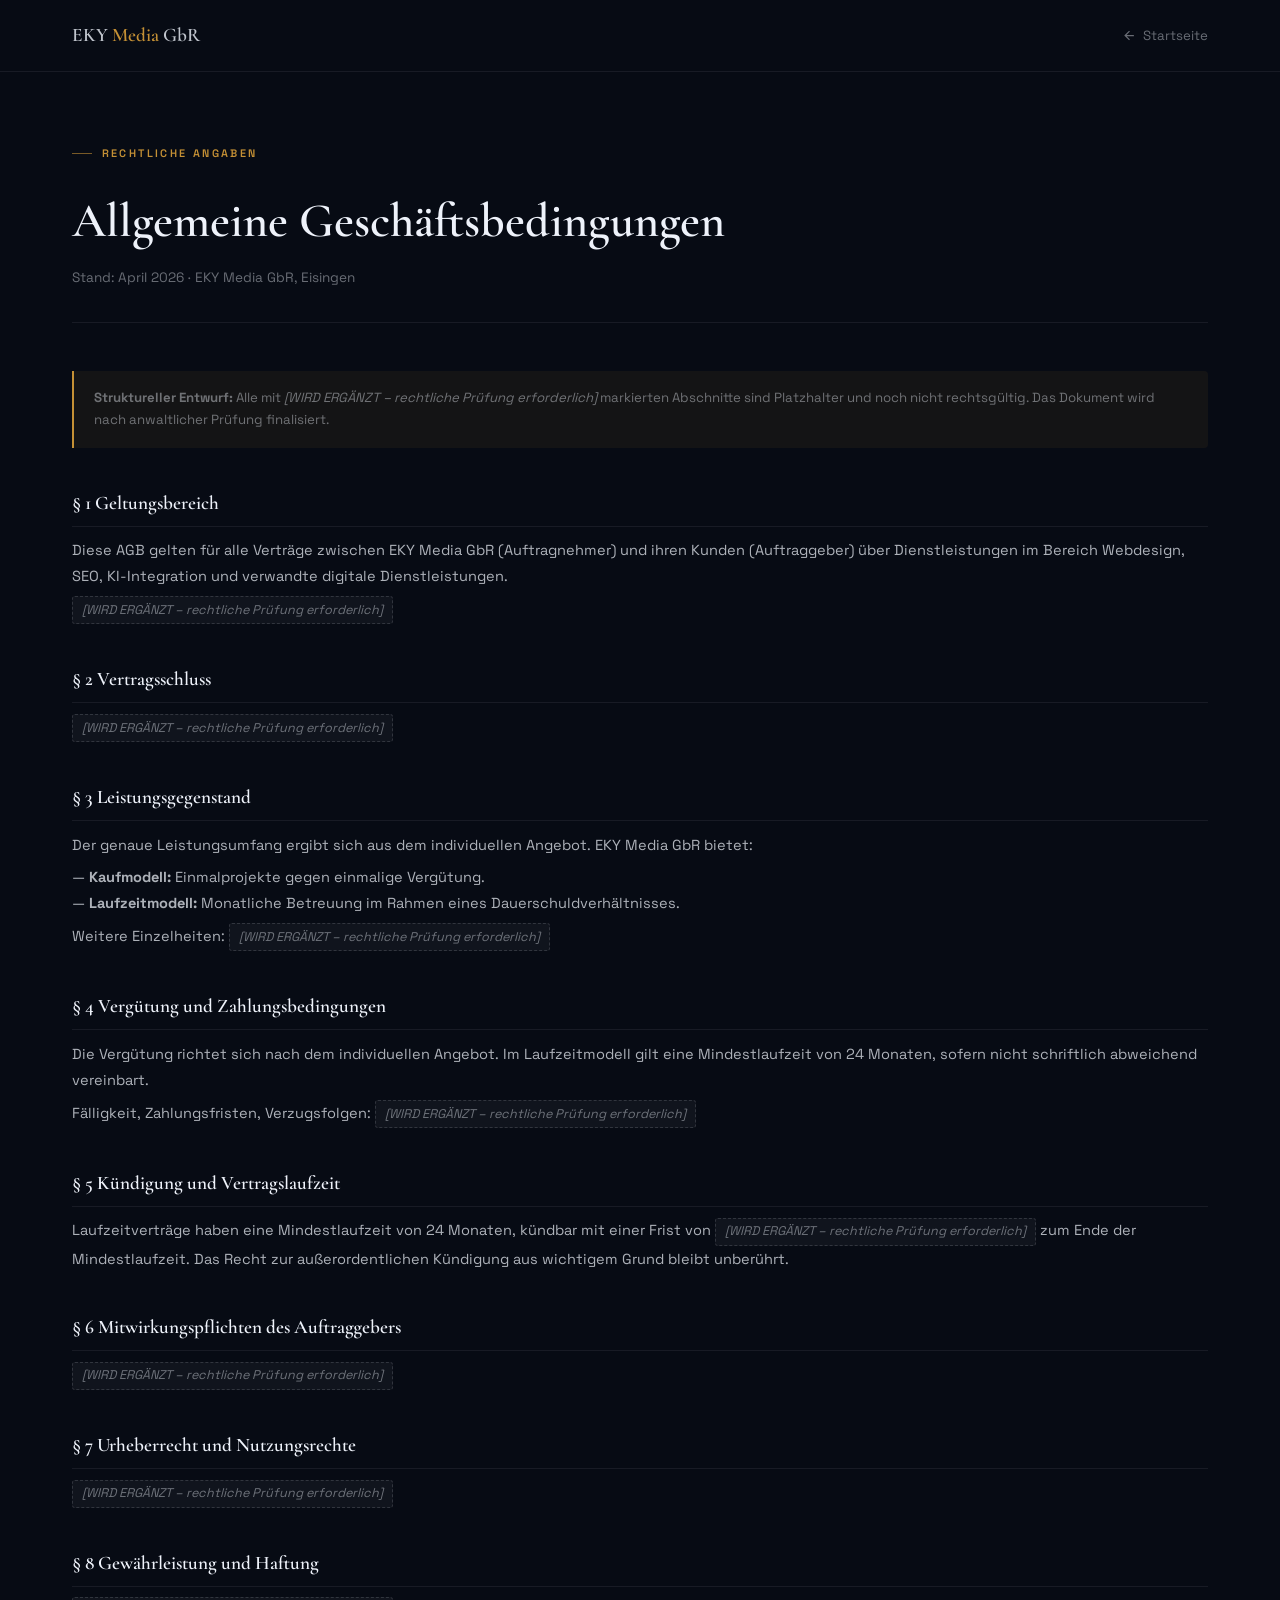
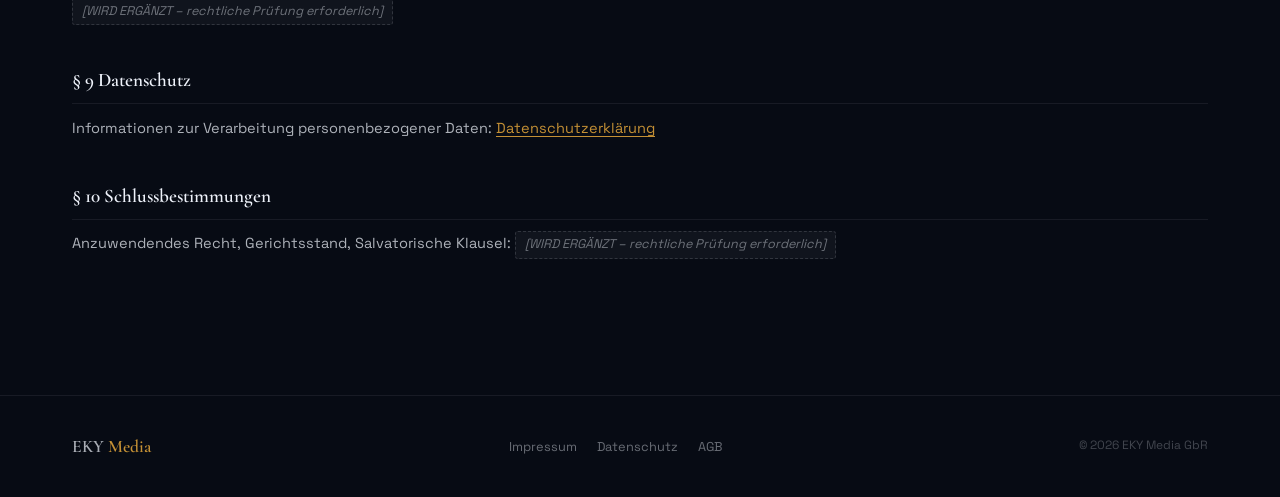
==== agb.html @ 3fc02e69 "Add SEO meta, legal pages, cookie banner & site infrastructure - index.html: canonical, OG/Twitter C" ====
<!DOCTYPE html>
<html lang="de">
<head>
  <meta charset="UTF-8" />
  <meta name="viewport" content="width=device-width, initial-scale=1.0" />
  <title>AGB – EKY Media GbR</title>
  <meta name="robots" content="noindex, follow" />
  <link rel="icon" href="/favicon.ico" />
  <meta name="theme-color" content="#070B14" />
  <link rel="stylesheet" href="ek-styles.css" />
  <style>
    .legal-nav {
      position: fixed; top: 0; left: 0; right: 0; z-index: 300;
      background: var(--bg); border-bottom: 1px solid var(--border);
      height: var(--nav-h); display: flex; align-items: center;
    }
    .legal-nav .c { display: flex; align-items: center; justify-content: space-between; }
    .legal-nav__logo {
      font-family: var(--fd); font-size: 1.2rem; font-weight: 600;
      color: rgba(238,242,250,0.8);
    }
    .legal-nav__logo span { color: var(--gold); }
    .legal-nav__back {
      font-size: 0.83rem; color: var(--muted); display: flex;
      align-items: center; gap: 0.4rem; transition: color 0.2s;
    }
    .legal-nav__back:hover { color: var(--gold); }

    .legal-page {
      padding-top: calc(var(--nav-h) + 4rem);
      padding-bottom: 6rem; min-height: 100vh;
    }
    .legal-page__header {
      margin-bottom: 3rem; padding-bottom: 2rem;
      border-bottom: 1px solid var(--border);
    }
    .legal-page__title {
      font-family: var(--fd); font-size: clamp(2rem, 4vw, 3rem);
      font-weight: 600; color: var(--text); margin-bottom: 0.4rem;
    }
    .legal-page__sub { font-size: 0.85rem; color: var(--muted); }

    .legal-notice {
      background: rgba(196,144,53,0.07); border-left: 2px solid var(--gold);
      border-radius: 0 4px 4px 0; padding: 1rem 1.25rem; margin-bottom: 2.5rem;
      font-size: 0.83rem; color: var(--muted); line-height: 1.7;
    }

    .legal-block { margin-bottom: 2.5rem; }
    .legal-block h2 {
      font-family: var(--fd); font-size: 1.2rem; font-weight: 600;
      color: var(--text); margin-bottom: 0.65rem; padding-bottom: 0.4rem;
      border-bottom: 1px solid var(--border);
    }
    .legal-block p, .legal-block address {
      font-size: 0.91rem; line-height: 1.8; color: rgba(238,242,250,0.72);
      font-style: normal; margin-bottom: 0.4rem;
    }
    .legal-block a { color: var(--gold); text-decoration: underline; text-underline-offset: 3px; }

    .ph {
      display: inline-block; font-size: 0.79rem; font-style: italic;
      color: var(--muted); background: rgba(255,255,255,0.04);
      border: 1px dashed rgba(238,242,250,0.15); border-radius: 3px;
      padding: 0.1rem 0.55rem;
    }
  </style>
</head>
<body>

  <nav class="legal-nav" aria-label="Seitennavigation">
    <div class="c">
      <a class="legal-nav__logo" href="index.html">EKY <span>Media</span> GbR</a>
      <a class="legal-nav__back" href="index.html">
        <svg width="15" height="15" viewBox="0 0 24 24" fill="none" stroke="currentColor" stroke-width="2" aria-hidden="true"><path d="M19 12H5M12 5l-7 7 7 7"/></svg>
        Startseite
      </a>
    </div>
  </nav>

  <main class="legal-page">
    <div class="c">

      <header class="legal-page__header">
        <p class="label">Rechtliche Angaben</p>
        <h1 class="legal-page__title">Allgemeine Geschäftsbedingungen</h1>
        <p class="legal-page__sub">Stand: April 2026 · EKY Media GbR, Eisingen</p>
      </header>

      <div class="legal-notice">
        <strong>Struktureller Entwurf:</strong> Alle mit <em>[WIRD ERGÄNZT – rechtliche Prüfung erforderlich]</em> markierten
        Abschnitte sind Platzhalter und noch nicht rechtsgültig. Das Dokument wird nach anwaltlicher
        Prüfung finalisiert.
      </div>

      <div class="legal-block">
        <h2>§ 1 Geltungsbereich</h2>
        <p>
          Diese AGB gelten für alle Verträge zwischen EKY Media GbR (Auftragnehmer) und ihren Kunden
          (Auftraggeber) über Dienstleistungen im Bereich Webdesign, SEO, KI-Integration und verwandte
          digitale Dienstleistungen.
        </p>
        <p><span class="ph">[WIRD ERGÄNZT – rechtliche Prüfung erforderlich]</span></p>
      </div>

      <div class="legal-block">
        <h2>§ 2 Vertragsschluss</h2>
        <p><span class="ph">[WIRD ERGÄNZT – rechtliche Prüfung erforderlich]</span></p>
      </div>

      <div class="legal-block">
        <h2>§ 3 Leistungsgegenstand</h2>
        <p>
          Der genaue Leistungsumfang ergibt sich aus dem individuellen Angebot. EKY Media GbR bietet:
        </p>
        <p>
          — <strong>Kaufmodell:</strong> Einmalprojekte gegen einmalige Vergütung.<br />
          — <strong>Laufzeitmodell:</strong> Monatliche Betreuung im Rahmen eines Dauerschuldverhältnisses.
        </p>
        <p>Weitere Einzelheiten: <span class="ph">[WIRD ERGÄNZT – rechtliche Prüfung erforderlich]</span></p>
      </div>

      <div class="legal-block">
        <h2>§ 4 Vergütung und Zahlungsbedingungen</h2>
        <p>
          Die Vergütung richtet sich nach dem individuellen Angebot. Im Laufzeitmodell gilt eine
          Mindestlaufzeit von 24 Monaten, sofern nicht schriftlich abweichend vereinbart.
        </p>
        <p>
          Fälligkeit, Zahlungsfristen, Verzugsfolgen:
          <span class="ph">[WIRD ERGÄNZT – rechtliche Prüfung erforderlich]</span>
        </p>
      </div>

      <div class="legal-block">
        <h2>§ 5 Kündigung und Vertragslaufzeit</h2>
        <p>
          Laufzeitverträge haben eine Mindestlaufzeit von 24 Monaten, kündbar mit einer Frist von
          <span class="ph">[WIRD ERGÄNZT – rechtliche Prüfung erforderlich]</span>
          zum Ende der Mindestlaufzeit. Das Recht zur außerordentlichen Kündigung aus wichtigem Grund
          bleibt unberührt.
        </p>
      </div>

      <div class="legal-block">
        <h2>§ 6 Mitwirkungspflichten des Auftraggebers</h2>
        <p><span class="ph">[WIRD ERGÄNZT – rechtliche Prüfung erforderlich]</span></p>
      </div>

      <div class="legal-block">
        <h2>§ 7 Urheberrecht und Nutzungsrechte</h2>
        <p><span class="ph">[WIRD ERGÄNZT – rechtliche Prüfung erforderlich]</span></p>
      </div>

      <div class="legal-block">
        <h2>§ 8 Gewährleistung und Haftung</h2>
        <p><span class="ph">[WIRD ERGÄNZT – rechtliche Prüfung erforderlich]</span></p>
      </div>

      <div class="legal-block">
        <h2>§ 9 Datenschutz</h2>
        <p>
          Informationen zur Verarbeitung personenbezogener Daten:
          <a href="datenschutz.html">Datenschutzerklärung</a>
        </p>
      </div>

      <div class="legal-block">
        <h2>§ 10 Schlussbestimmungen</h2>
        <p>
          Anzuwendendes Recht, Gerichtsstand, Salvatorische Klausel:
          <span class="ph">[WIRD ERGÄNZT – rechtliche Prüfung erforderlich]</span>
        </p>
      </div>

    </div>
  </main>

  <footer class="footer">
    <div class="c footer-inner">
      <span class="footer-brand">EKY <span>Media</span></span>
      <div class="footer-legal">
        <a href="impressum.html" class="footer-btn">Impressum</a>
        <a href="datenschutz.html" class="footer-btn">Datenschutz</a>
        <a href="agb.html" class="footer-btn">AGB</a>
      </div>
      <span class="footer-copy">© 2026 EKY Media GbR</span>
    </div>
  </footer>

</body>
</html>
---- ek-styles.css ----
/* EKY Media — Redesign Stylesheet
   Space Grotesk + Cormorant Garamond
   Dark-first premium aesthetic
   =========================================== */

@import url('https://fonts.googleapis.com/css2?family=Cormorant+Garamond:ital,wght@0,400;0,500;0,600;0,700;1,400;1,600&family=Space+Grotesk:wght@300;400;500;600&display=swap');

*, *::before, *::after { box-sizing: border-box; margin: 0; padding: 0; }

:root {
  --bg:        #070B14;
  --bg2:       #0D1220;
  --bg3:       #121A2C;
  --light:     #F6F8FC;
  --light2:    #EDF0F7;
  --gold:      #C49035;
  --gold-hi:   #D4A855;
  --gold-dim:  rgba(196,144,53,0.18);
  --text:      #EEF2FA;
  --text-d:    #1A2035;
  --muted:     rgba(238,242,250,0.42);
  --muted-d:   rgba(26,32,53,0.5);
  --border:    rgba(238,242,250,0.07);
  --border-d:  rgba(26,32,53,0.1);
  --border-g:  rgba(196,144,53,0.28);
  --nav-h:     72px;
  --max:       1200px;
  --fd:        'Cormorant Garamond', Georgia, serif;
  --fb:        'Space Grotesk', system-ui, sans-serif;
  --ease:      cubic-bezier(0.22, 1, 0.36, 1);
}

html { scroll-behavior: smooth; font-size: 16px; }
body { font-family: var(--fb); background: var(--bg); color: var(--text); line-height: 1.65; overflow-x: hidden; -webkit-font-smoothing: antialiased; }
a { color: inherit; text-decoration: none; }
img { display: block; max-width: 100%; }
button { font-family: var(--fb); }

/* Skip link */
.skip { position:absolute;top:-999px;left:1rem;padding:.5rem 1rem;background:var(--gold);color:#fff;font-size:.85rem;border-radius:3px;z-index:9999; }
.skip:focus { top:1rem; }
:focus-visible { outline:2px solid var(--gold);outline-offset:3px;border-radius:2px; }

/* Container */
.c { width:100%;max-width:var(--max);margin-inline:auto;padding-inline:2rem; }

/* ── BUTTONS ── */
.btn { display:inline-flex;align-items:center;gap:.5rem;padding:.8rem 1.8rem;border-radius:3px;font-family:var(--fb);font-size:.875rem;font-weight:500;letter-spacing:.04em;cursor:pointer;border:none;transition:all .2s var(--ease);white-space:nowrap; }
.btn:hover { transform:translateY(-2px); }
.btn-gold { background:var(--gold);color:#fff; }
.btn-gold:hover { background:var(--gold-hi);box-shadow:0 8px 28px rgba(196,144,53,.35); }
.btn-ghost { background:transparent;color:rgba(255,255,255,.8);border:1px solid rgba(255,255,255,.2); }
.btn-ghost:hover { border-color:rgba(255,255,255,.6);color:#fff; }
.btn-ghost-d { background:transparent;color:var(--text-d);border:1px solid var(--border-d); }
.btn-ghost-d:hover { border-color:var(--gold);color:var(--gold); }

/* ── SECTION LABELS ── */
.label { display:inline-flex;align-items:center;gap:.6rem;font-size:.68rem;font-weight:600;letter-spacing:.22em;text-transform:uppercase;color:var(--gold);margin-bottom:1.2rem; }
.label::before { content:'';display:inline-block;width:20px;height:1px;background:var(--gold);opacity:.6; }

.title { font-family:var(--fd);font-size:clamp(2.2rem,4.5vw,3.75rem);font-weight:600;line-height:1.08;letter-spacing:-.01em; }
.title em { font-style:italic;color:var(--gold); }
.title-d { color:var(--text-d); }
.body-text { font-size:1rem;line-height:1.85;color:var(--muted); }
.body-text-d { color:var(--muted-d); }

/* ── NAV ── */
.nav { position:fixed;top:0;left:0;right:0;height:var(--nav-h);z-index:200;transition:background .3s,box-shadow .3s; }
.nav.scrolled { background:rgba(7,11,20,.88);backdrop-filter:blur(20px);-webkit-backdrop-filter:blur(20px);box-shadow:0 1px 0 var(--border); }
.nav-inner { max-width:var(--max);margin-inline:auto;padding-inline:2rem;height:100%;display:flex;align-items:center;gap:2rem; }
.nav-logo { font-family:var(--fd);font-size:1.5rem;font-weight:600;color:var(--text);margin-right:auto;letter-spacing:.02em; }
.nav-logo span { color:var(--gold); }
.nav-links { display:flex;gap:2rem; }
.nav-links a { font-size:.82rem;font-weight:400;color:var(--muted);letter-spacing:.04em;transition:color .2s; }
.nav-links a:hover { color:var(--text); }
.nav-cta { font-size:.8rem;padding:.55rem 1.3rem; }
.hamburger { display:none;flex-direction:column;gap:5px;background:none;border:none;cursor:pointer;padding:6px 4px; }
.hamburger span { display:block;width:22px;height:1.5px;background:var(--text);transition:transform .3s var(--ease),opacity .3s; }
.hamburger.open span:nth-child(1) { transform:translateY(6.5px) rotate(45deg); }
.hamburger.open span:nth-child(2) { opacity:0; }
.hamburger.open span:nth-child(3) { transform:translateY(-6.5px) rotate(-45deg); }

.mob-menu { display:none;position:fixed;inset:var(--nav-h) 0 0 0;background:rgba(7,11,20,.97);backdrop-filter:blur(20px);flex-direction:column;align-items:center;justify-content:center;z-index:199;opacity:0;pointer-events:none;transition:opacity .3s; }
.mob-menu.open { opacity:1;pointer-events:all; }
.mob-menu nav { display:flex;flex-direction:column;align-items:center;gap:1.75rem; }
.mob-menu a { font-family:var(--fd);font-size:2.25rem;font-weight:500;color:rgba(255,255,255,.8); }
.mob-menu a:hover { color:var(--gold); }
.mob-cta { font-family:var(--fb) !important;font-size:.9rem !important;padding:.8rem 2.5rem;background:var(--gold);color:#fff !important;border-radius:3px;margin-top:.5rem; }

/* ── HERO ── */
.hero { position:relative;min-height:100svh;display:flex;align-items:center;background:var(--bg);padding-top:var(--nav-h);overflow:hidden; }

/* Noise texture overlay */
.hero::after { content:'';position:absolute;inset:0;background-image:url("data:image/svg+xml,%3Csvg viewBox='0 0 256 256' xmlns='http://www.w3.org/2000/svg'%3E%3Cfilter id='n'%3E%3CfeTurbulence type='fractalNoise' baseFrequency='0.9' numOctaves='4' stitchTiles='stitch'/%3E%3C/filter%3E%3Crect width='100%25' height='100%25' filter='url(%23n)' opacity='0.04'/%3E%3C/svg%3E");opacity:.4;pointer-events:none;z-index:0; }

.hero-glow { position:absolute;inset:0;background:radial-gradient(ellipse 60% 70% at 85% 40%, rgba(196,144,53,.08) 0%,transparent 65%),radial-gradient(ellipse 50% 60% at 10% 90%, rgba(13,18,32,.9) 0%,transparent 60%);pointer-events:none; }

/* Subtle grid */
.hero-grid { position:absolute;inset:0;background-image:linear-gradient(rgba(255,255,255,.025) 1px,transparent 1px),linear-gradient(90deg,rgba(255,255,255,.025) 1px,transparent 1px);background-size:72px 72px;pointer-events:none; }

.hero-inner { position:relative;z-index:1;display:grid;grid-template-columns:1fr 1fr;gap:4rem;align-items:center;padding-block:5rem;width:100%; }

.hero-eyebrow { display:flex;align-items:center;gap:.7rem;font-size:.68rem;font-weight:500;letter-spacing:.22em;text-transform:uppercase;color:var(--gold);margin-bottom:1.75rem; }
.hero-dot { width:6px;height:6px;border-radius:50%;background:var(--gold);animation:pulse 2.5s ease-in-out infinite; }
@keyframes pulse { 0%,100%{opacity:1;transform:scale(1)} 50%{opacity:.4;transform:scale(.6)} }

.hero-h1 { font-family:var(--fd);font-size:clamp(3rem,7vw,6.25rem);font-weight:600;line-height:1.02;letter-spacing:-.025em;color:var(--text);margin-bottom:1.75rem; }
.hero-h1 em { font-style:italic;color:var(--gold); }

.hero-sub { font-size:clamp(.95rem,1.5vw,1.05rem);color:var(--muted);max-width:500px;line-height:1.85;margin-bottom:2.5rem; }

.hero-actions { display:flex;gap:1rem;flex-wrap:wrap;margin-bottom:2.75rem; }

.hero-badges { display:flex;flex-wrap:wrap;gap:.5rem; }
.badge { font-size:.7rem;font-weight:500;letter-spacing:.05em;padding:.3rem .8rem;border:1px solid rgba(255,255,255,.1);border-radius:2px;color:var(--muted); }

/* Waveform */
.waveform-wrap { display:flex;flex-direction:column;align-items:center;justify-content:center;gap:2rem;padding:3rem; }

.waveform { display:flex;align-items:center;justify-content:center;gap:3px;height:120px; }
.waveform-bar { width:3px;border-radius:2px;background:var(--gold);animation:wave 1.4s ease-in-out infinite; }
.waveform-bar:nth-child(odd) { background:var(--gold-hi); }
@keyframes wave {
  0%,100% { height:8px;opacity:.3; }
  50% { height:var(--h,40px);opacity:1; }
}

.waveform-caption { text-align:center; }
.waveform-caption strong { display:block;font-family:var(--fd);font-size:1.45rem;font-weight:500;color:var(--text);margin-bottom:.35rem; }
.waveform-caption span { font-size:.75rem;font-weight:400;letter-spacing:.12em;text-transform:uppercase;color:var(--muted); }

.waveform-ring { position:relative;width:160px;height:160px;display:flex;align-items:center;justify-content:center; }
.waveform-ring::before,.waveform-ring::after { content:'';position:absolute;border-radius:50%;border:1px solid rgba(196,144,53,.2);animation:ring 3s ease-out infinite; }
.waveform-ring::before { width:100%;height:100%; }
.waveform-ring::after { width:120%;height:120%;animation-delay:.8s; }
@keyframes ring { 0%{transform:scale(.8);opacity:0} 50%{opacity:1} 100%{transform:scale(1.3);opacity:0} }

.waveform-core { position:relative;z-index:1;width:72px;height:72px;border-radius:50%;background:var(--gold-dim);border:1px solid var(--border-g);display:flex;align-items:center;justify-content:center;color:var(--gold); }

.hero-scroll { position:absolute;bottom:2.5rem;left:50%;transform:translateX(-50%);display:flex;flex-direction:column;align-items:center;gap:.6rem;color:var(--muted);font-size:.6rem;letter-spacing:.18em;text-transform:uppercase;z-index:1; }
.hero-scroll-line { width:1px;height:44px;background:linear-gradient(to bottom,rgba(196,144,53,.5),transparent);animation:scrollPulse 2.2s ease-in-out infinite; }
@keyframes scrollPulse { 0%,100%{opacity:.4;transform:scaleY(1) translateY(0)} 50%{opacity:1;transform:scaleY(1.1) translateY(4px)} }

/* ── POSITIONING ── */
.positioning { background:var(--light);padding-block:7rem; }
.pos-grid { display:grid;grid-template-columns:1fr 1fr;gap:5rem;align-items:start;margin-top:3rem; }
.pos-list { list-style:none;display:flex;flex-direction:column;gap:.85rem; }
.pos-list li { display:flex;align-items:flex-start;gap:.9rem;font-size:.93rem;color:var(--text-d);line-height:1.6; }
.pos-check { flex-shrink:0;color:var(--gold);font-weight:700;font-size:.85rem;margin-top:.1rem; }
.pos-large-num { font-family:var(--fd);font-size:clamp(5rem,12vw,10rem);font-weight:600;color:var(--light2);line-height:1;letter-spacing:-.03em;margin-bottom:-1rem; }

/* ── SERVICES ── */
.services { background:var(--bg);padding-block:7rem; }
.svc-grid { display:grid;grid-template-columns:repeat(3,1fr);gap:1px;background:var(--border);border:1px solid var(--border);border-radius:6px;overflow:hidden;margin-top:3rem; }
.svc-card { background:var(--bg);padding:2.25rem 2rem;transition:background .2s;position:relative; }
.svc-card:hover { background:var(--bg2); }
.svc-card--featured { background:var(--bg2);border-left:2px solid var(--gold) !important; }
.svc-card--featured:hover { background:var(--bg3); }
.svc-num { font-family:var(--fd);font-size:.72rem;font-weight:600;letter-spacing:.15em;color:var(--gold);margin-bottom:1rem;opacity:.7; }
.svc-card h3 { font-family:var(--fd);font-size:1.3rem;font-weight:600;color:var(--text);margin-bottom:.5rem;line-height:1.2; }
.svc-card p { font-size:.85rem;color:var(--muted);line-height:1.75; }
.svc-tag { display:inline-flex;align-items:center;gap:.4rem;font-size:.6rem;font-weight:600;letter-spacing:.14em;text-transform:uppercase;color:var(--gold);background:var(--gold-dim);padding:.25rem .65rem;border-radius:2px;margin-bottom:.75rem; }

/* ── INDUSTRIES ── */
.industries { background:var(--bg2);padding-block:7rem; }
.ind-grid { display:grid;grid-template-columns:repeat(5,1fr);gap:1px;background:var(--border);border:1px solid var(--border);border-radius:6px;overflow:hidden;margin-top:3rem; }
.ind-item { padding:2rem 1.75rem;background:var(--bg2);transition:background .2s; }
.ind-item:hover { background:var(--bg3); }
.ind-num { font-family:var(--fd);font-size:.7rem;color:var(--gold);letter-spacing:.1em;display:block;margin-bottom:1.25rem;opacity:.65; }
.ind-item h3 { font-family:var(--fd);font-size:1.15rem;font-weight:600;color:var(--text);margin-bottom:.5rem;line-height:1.25; }
.ind-item p { font-size:.82rem;color:var(--muted);line-height:1.7; }

/* ── COMPARISON ── */
.comparison { background:var(--light);padding-block:7rem; }
.cmp-grid { display:grid;grid-template-columns:1fr 1fr;gap:1.5rem;margin-top:3rem; }
.cmp-card { border-radius:6px;padding:2.5rem 2.25rem; }
.cmp-other { background:#fff;border:1px solid var(--border-d); }
.cmp-eky { background:var(--bg);border:1px solid var(--bg2); }
.cmp-head { display:flex;align-items:center;gap:.85rem;margin-bottom:2rem;padding-bottom:1.5rem; }
.cmp-other .cmp-head { border-bottom:1px solid var(--border-d); }
.cmp-eky .cmp-head { border-bottom:1px solid var(--border); }
.cmp-icon { width:32px;height:32px;border-radius:50%;display:flex;align-items:center;justify-content:center;font-size:.85rem;font-weight:700;flex-shrink:0; }
.cmp-other .cmp-icon { background:rgba(26,32,53,.07);color:var(--muted-d); }
.cmp-eky .cmp-icon { background:var(--gold-dim);color:var(--gold); }
.cmp-head h3 { font-family:var(--fd);font-size:1.4rem;font-weight:600; }
.cmp-other .cmp-head h3 { color:var(--muted-d); }
.cmp-eky .cmp-head h3 { color:var(--text); }
.cmp-list { list-style:none;display:flex;flex-direction:column; }
.cmp-list li { display:flex;align-items:flex-start;gap:.85rem;font-size:.9rem;line-height:1.55;padding:.8rem 0; }
.cmp-other .cmp-list li { color:var(--muted-d);border-bottom:1px solid var(--border-d); }
.cmp-other .cmp-list li:last-child { border-bottom:none; }
.cmp-eky .cmp-list li { color:rgba(238,242,250,.75);border-bottom:1px solid var(--border); }
.cmp-eky .cmp-list li:last-child { border-bottom:none; }
.cmp-mark { flex-shrink:0;font-size:.75rem;font-weight:700;width:18px;margin-top:.1rem; }
.cmp-bad { color:var(--muted-d); }
.cmp-good { color:var(--gold); }
.cmp-cta { text-align:center;margin-top:3rem; }

/* ── PRICING ── */
.pricing { background:var(--light2);padding-block:7rem; }
.price-toggle-wrap { display:flex;align-items:center;justify-content:center;gap:1rem;margin:2.5rem 0 3rem; }
.price-toggle { position:relative;display:flex;align-items:center;background:#fff;border:1px solid var(--border-d);border-radius:99px;padding:4px;gap:0; }
.price-toggle-opt { position:relative;z-index:1;padding:.55rem 1.4rem;border-radius:99px;font-size:.8rem;font-weight:500;letter-spacing:.04em;cursor:pointer;transition:color .25s;color:var(--muted-d);white-space:nowrap; }
.price-toggle-opt.active { color:var(--text); }
.price-toggle-pill { position:absolute;top:4px;left:4px;height:calc(100% - 8px);border-radius:99px;background:var(--bg);transition:transform .35s var(--ease),width .35s var(--ease); }
.pricing-grid { display:grid;grid-template-columns:repeat(4,1fr);gap:1.25rem;align-items:start; }
.p-card { background:#fff;border:1px solid var(--border-d);border-radius:6px;padding:2rem 1.75rem;display:flex;flex-direction:column;gap:1.5rem;position:relative;transition:box-shadow .25s,transform .25s var(--ease); }
.p-card:hover { box-shadow:0 12px 40px rgba(26,32,53,.1);transform:translateY(-3px); }
.p-featured { border-color:var(--gold);box-shadow:0 0 0 1px var(--gold),0 12px 40px rgba(196,144,53,.1); }
.p-dark { background:var(--bg);border-color:var(--bg);color:var(--text); }
.p-badge { position:absolute;top:-1px;right:1.5rem;font-size:.6rem;font-weight:600;letter-spacing:.14em;text-transform:uppercase;color:#fff;background:var(--gold);padding:.25rem .7rem;border-radius:0 0 4px 4px; }
.p-name { font-family:var(--fd);font-size:1.55rem;font-weight:600;color:var(--text-d);line-height:1.1; }
.p-dark .p-name { color:var(--text); }
.p-tagline { font-size:.75rem;font-weight:500;letter-spacing:.04em;color:var(--muted-d);margin-top:.2rem; }
.p-dark .p-tagline { color:var(--muted); }
.p-features { list-style:none;display:flex;flex-direction:column;gap:.5rem;flex:1; }
.p-features li { display:flex;align-items:flex-start;gap:.6rem;font-size:.84rem;color:var(--muted-d);line-height:1.5; }
.p-dark .p-features li { color:var(--muted); }
.p-features li::before { content:'—';flex-shrink:0;color:var(--gold);font-weight:700;font-size:.75rem;margin-top:.05rem; }
.p-price-block { display:flex;flex-direction:column;gap:.15rem;padding:1.1rem 1rem;border-radius:4px;background:var(--light2);border-left:2px solid var(--gold); }
.p-dark .p-price-block { background:rgba(255,255,255,.05);border-left-color:var(--gold); }
.p-price-hint { font-size:.6rem;font-weight:600;letter-spacing:.14em;text-transform:uppercase;color:var(--muted-d); }
.p-dark .p-price-hint { color:var(--muted); }
.p-price-setup { font-size:.8rem;color:var(--muted-d);margin-top:.2rem; }
.p-dark .p-price-setup { color:var(--muted); }
.p-price-monthly { font-family:var(--fd);font-size:1.75rem;font-weight:600;color:var(--text-d);line-height:1.1; }
.p-dark .p-price-monthly { color:var(--text); }
.p-price-monthly small { font-family:var(--fb);font-size:.78rem;font-weight:400;color:var(--muted-d); }
.p-dark .p-price-monthly small { color:var(--muted); }
.p-price-note { font-size:.68rem;color:rgba(26,32,53,.35);line-height:1.4; }
.p-dark .p-price-note { color:rgba(238,242,250,.2); }
.p-btn { width:100%;font-size:.84rem;padding:.7rem 1rem; }
.p-addons { margin-top:4rem;padding-top:3rem;border-top:1px solid var(--border-d); }
.p-addons-label { font-size:.68rem;font-weight:600;letter-spacing:.22em;text-transform:uppercase;color:var(--gold);margin-bottom:1.5rem; }
.addons-grid { display:grid;grid-template-columns:repeat(5,1fr);gap:1px;background:var(--border-d);border:1px solid var(--border-d);border-radius:6px;overflow:hidden; }
.addon { background:#fff;padding:1.5rem 1.4rem;transition:background .2s; }
.addon:hover { background:var(--light); }
.addon-name { font-family:var(--fd);font-size:1rem;font-weight:600;color:var(--text-d);margin-bottom:.35rem; }
.addon-price { font-size:.8rem;font-weight:600;color:var(--gold); }
.addon-note { font-size:.75rem;color:var(--muted-d);line-height:1.6;margin-top:.3rem; }
.p-footnote { margin-top:2rem;font-size:.75rem;color:var(--muted-d);line-height:1.75;max-width:800px; }

/* ── GALLERY ── */
.gallery { background:var(--bg);padding-block:7rem; }
.gal-filters { display:flex;flex-wrap:wrap;gap:.5rem;margin-bottom:2.5rem; }
.gal-filter { font-size:.78rem;font-weight:500;letter-spacing:.04em;padding:.45rem 1.1rem;border-radius:2px;border:1px solid var(--border);background:transparent;color:var(--muted);cursor:pointer;transition:all .2s; }
.gal-filter:hover { border-color:rgba(255,255,255,.3);color:var(--text); }
.gal-filter.active { background:var(--text);border-color:var(--text);color:var(--bg); }
.gal-grid { display:grid;grid-template-columns:repeat(6,1fr);grid-auto-rows:auto;gap:.875rem; }
.gal-item { position:relative;overflow:hidden;border-radius:4px;background:var(--bg2);cursor:pointer; }
.gal-item--lg { grid-column:span 3; }
.gal-item--lg .gal-media { aspect-ratio:16/9; }
.gal-item--sm { grid-column:span 2; }
.gal-item--sm .gal-media { aspect-ratio:4/3; }
.gal-item--cine { grid-column:span 6; }
.gal-item--cine .gal-media { aspect-ratio:21/6; }
.gal-media { width:100%;background-image:linear-gradient(135deg,var(--border) 25%,transparent 25%),linear-gradient(225deg,var(--border) 25%,transparent 25%),linear-gradient(45deg,var(--border) 25%,transparent 25%),linear-gradient(315deg,var(--border) 25%,var(--bg2) 25%);background-size:14px 14px;transition:transform .5s var(--ease); }
.gal-item:hover .gal-media { transform:scale(1.035); }
.gal-overlay { position:absolute;inset:0;display:flex;flex-direction:column;justify-content:space-between;align-items:flex-start;padding:1.25rem 1.4rem;background:linear-gradient(to bottom,transparent 0%,rgba(7,11,20,0) 40%,rgba(7,11,20,.78) 100%);opacity:0;transition:opacity .3s; }
.gal-item:hover .gal-overlay { opacity:1; }
.gal-play { align-self:center;margin:auto;width:44px;height:44px;border-radius:50%;background:rgba(255,255,255,.12);border:1.5px solid rgba(255,255,255,.5);display:flex;align-items:center;justify-content:center;color:#fff;transition:background .2s,transform .2s; }
.gal-item:hover .gal-play { background:var(--gold);border-color:var(--gold);transform:scale(1.08); }
.gal-info { display:flex;flex-direction:column;gap:.25rem;margin-top:auto;width:100%; }
.gal-tag { font-size:.6rem;font-weight:600;letter-spacing:.15em;text-transform:uppercase;color:var(--gold); }
.gal-lbl { font-family:var(--fd);font-size:.95rem;font-weight:500;color:rgba(238,242,250,.9); }
.gal-hidden { display:none; }

/* ── TEAM ── */
.team { background:var(--light);padding-block:7rem; }
.team-grid { display:grid;grid-template-columns:repeat(3,1fr);gap:1.5rem; }
.team-card { background:#fff;border:1px solid var(--border-d);border-radius:6px;overflow:hidden;display:flex;flex-direction:column;transition:border-color .25s,box-shadow .25s,transform .25s var(--ease); }
.team-card:hover { border-color:var(--gold);box-shadow:0 12px 40px rgba(26,32,53,.08);transform:translateY(-4px); }
.team-img { aspect-ratio:1/1;background:linear-gradient(135deg,var(--light2) 0%,var(--light) 100%);display:flex;align-items:center;justify-content:center;position:relative;overflow:hidden;transition:background .3s; }
.team-card:hover .team-img { background:linear-gradient(135deg,var(--bg) 0%,var(--bg2) 100%); }
.team-img::after { content:'';position:absolute;bottom:0;left:0;right:0;height:2px;background:var(--gold);transform:scaleX(0);transform-origin:left;transition:transform .35s var(--ease); }
.team-card:hover .team-img::after { transform:scaleX(1); }
.team-initials { font-family:var(--fd);font-size:2.75rem;font-weight:600;color:var(--border-d);letter-spacing:.02em;transition:color .3s; }
.team-card:hover .team-initials { color:rgba(255,255,255,.18); }
.team-body { padding:1.75rem;display:flex;flex-direction:column;gap:1rem;flex:1; }
.team-name { font-family:var(--fd);font-size:1.4rem;font-weight:600;color:var(--text-d); }
.team-role { font-size:.73rem;font-weight:600;letter-spacing:.08em;text-transform:uppercase;color:var(--gold); }
.team-loc { display:flex;align-items:center;gap:.35rem;font-size:.78rem;color:var(--muted-d);margin-top:.1rem; }
.team-bio { font-size:.86rem;color:var(--muted-d);line-height:1.75;flex:1; }
.team-links { display:flex;gap:.5rem;padding-top:.75rem;border-top:1px solid var(--border-d); }
.team-social { width:32px;height:32px;border-radius:3px;border:1px solid var(--border-d);display:flex;align-items:center;justify-content:center;color:var(--muted-d);transition:all .2s; }
.team-social:hover { border-color:var(--text-d);color:var(--text-d);background:var(--light2); }

/* ── BOOKING ── */
.booking { background:var(--bg2);padding-block:7rem; }
.booking-inner { max-width:820px;text-align:center; }
.booking .title { color:var(--text); }
.booking .body-text { color:var(--muted);max-width:520px;margin-inline:auto;margin-bottom:4rem; }
.booking-steps { display:flex;align-items:flex-start;justify-content:center;gap:0;list-style:none;margin-bottom:4rem; }
.bstep { display:flex;flex-direction:column;align-items:center;gap:.85rem;flex:1;max-width:180px;position:relative; }
.bstep-line { position:absolute;top:27px;left:50%;width:100%;height:1px;background:linear-gradient(to right,rgba(196,144,53,.35),rgba(196,144,53,.1)); }
.bstep-line--last { display:none; }
.bstep-icon { position:relative;z-index:1;width:54px;height:54px;border-radius:50%;background:rgba(255,255,255,.04);border:1px solid var(--border);display:flex;align-items:center;justify-content:center;color:var(--gold);transition:all .25s var(--ease); }
.bstep:hover .bstep-icon { background:var(--gold-dim);border-color:var(--border-g);transform:translateY(-3px); }
.bstep-num { font-family:var(--fd);font-size:.65rem;font-weight:600;letter-spacing:.12em;color:rgba(255,255,255,.2); }
.bstep-title { font-family:var(--fd);font-size:1rem;font-weight:500;color:rgba(238,242,250,.85); }
.booking-cta { display:flex;flex-direction:column;align-items:center;gap:1.5rem;margin-bottom:3.5rem;width:100%; }
.calendly-inline-widget { width:100%;border-radius:6px;overflow:hidden; }
.booking-primary { font-size:1rem;padding:1rem 2.75rem; }
.booking-sec { display:flex;align-items:center;gap:1rem;flex-wrap:wrap;justify-content:center; }
.booking-link { display:inline-flex;align-items:center;gap:.5rem;font-size:.85rem;color:var(--muted);transition:color .2s; }
.booking-link:hover { color:var(--text); }
.booking-div { color:var(--border);font-size:1rem; }
.booking-trust { display:flex;flex-wrap:wrap;justify-content:center;gap:1rem 2.5rem;list-style:none;padding-top:2.5rem;border-top:1px solid var(--border); }
.booking-trust li { display:flex;align-items:center;gap:.45rem;font-size:.8rem;color:var(--muted); }
.booking-trust-icon { color:var(--gold);font-size:.7rem;font-weight:700; }

/* ── CONTACT ── */
.contact { background:var(--bg);padding-block:7rem; }
.contact-inner { max-width:680px; }
.contact .title { color:var(--text); }
.contact .body-text { color:var(--muted);margin-bottom:2.5rem; }
.contact-actions { display:flex;gap:1rem;flex-wrap:wrap;margin-bottom:2rem; }
.contact-loc { display:flex;align-items:center;gap:.5rem;font-size:.82rem;color:var(--muted); }

/* ── FAQ ── */
.faq { background:var(--light);padding-block:7rem; }
.faq-inner { max-width:740px; }
.faq-list { display:flex;flex-direction:column; }
.faq-item { border-top:1px solid var(--border-d); }
.faq-item:last-child { border-bottom:1px solid var(--border-d); }
.faq-trigger { width:100%;display:flex;align-items:center;justify-content:space-between;gap:1.5rem;padding:1.35rem 0;background:none;border:none;cursor:pointer;text-align:left;font-family:var(--fd);font-size:1.1rem;font-weight:500;color:var(--text-d);line-height:1.35;transition:color .2s; }
.faq-trigger:hover { color:var(--gold); }
.faq-item.open .faq-trigger { color:var(--gold); }
.faq-item.open { border-top-color:var(--gold); }
.faq-arrow { flex-shrink:0;color:var(--muted-d);transition:transform .3s var(--ease),color .2s; }
.faq-item.open .faq-arrow { transform:rotate(180deg);color:var(--gold); }
.faq-panel { overflow:hidden;max-height:0;transition:max-height .35s var(--ease); }
.faq-panel[hidden] { display:block;max-height:0 !important;visibility:hidden; }
.faq-panel:not([hidden]) { visibility:visible; }
.faq-panel p { padding-bottom:1.5rem;font-size:.93rem;color:var(--muted-d);line-height:1.8; }

/* ── FOOTER ── */
.footer { background:var(--bg);padding-block:2.25rem;border-top:1px solid var(--border); }
.footer-inner { display:flex;align-items:center;justify-content:space-between;gap:1rem 1.5rem;flex-wrap:wrap; }
.footer-brand { font-family:var(--fd);font-size:1.1rem;font-weight:600;color:rgba(238,242,250,.7); }
.footer-brand span { color:var(--gold); }
.footer-legal { display:flex;gap:1.25rem;align-items:center;flex-wrap:wrap; }
.footer-btn { background:none;border:none;cursor:pointer;font-size:.8rem;color:var(--muted);transition:color .2s;padding:0;font-family:var(--fb); }
.footer-btn:hover { color:var(--text); }
.footer-copy { font-size:.75rem;color:rgba(238,242,250,.25); }

/* ── FONT SIZE SCALING ── */
html.fs-md { font-size: 18px; }
html.fs-lg { font-size: 20px; }

/* ── HIGH CONTRAST ── */
html.hc {
  --bg:       #000000;
  --bg2:      #0a0a0a;
  --bg3:      #111111;
  --text:     #ffffff;
  --muted:    rgba(255,255,255,0.9);
  --border:   rgba(255,255,255,0.35);
  --gold:     #FFD700;
  --gold-hi:  #FFE44D;
  --gold-dim: rgba(255,215,0,0.18);
  --border-g: rgba(255,215,0,0.4);
  --light:    #ffffff;
  --light2:   #f0f0f0;
  --text-d:   #000000;
  --muted-d:  rgba(0,0,0,0.85);
  --border-d: rgba(0,0,0,0.35);
}
html.hc .positioning,html.hc .comparison,html.hc .team,html.hc .faq,html.hc .pricing { background:#ffffff; }
html.hc .p-card,html.hc .addon,html.hc .cmp-other,html.hc .team-card,html.hc .modal-box { background:#ffffff;border-color:rgba(0,0,0,.25); }
html.hc .p-dark { background:#111;border-color:#333; }
html.hc .cmp-eky { background:#111; }
html.hc .demo-gmb { filter:none; }

/* ── A11Y WIDGET ── */
.a11y-widget { position:fixed;bottom:2rem;left:2rem;z-index:400;display:flex;align-items:center;gap:.35rem;background:rgba(15,18,28,.92);border:1px solid rgba(255,255,255,.12);border-radius:99px;padding:.45rem .6rem;backdrop-filter:blur(16px);-webkit-backdrop-filter:blur(16px);box-shadow:0 4px 20px rgba(0,0,0,.4); }
.a11y-btn { width:36px;height:36px;border-radius:50%;border:1.5px solid rgba(255,255,255,.22);background:transparent;display:flex;align-items:center;justify-content:center;cursor:pointer;color:rgba(255,255,255,.8);transition:border-color .2s,background .2s,color .2s;font-family:var(--fb);font-size:.72rem;font-weight:600;letter-spacing:.02em; }
.a11y-btn:hover { border-color:rgba(255,255,255,.55);color:#fff;background:rgba(255,255,255,.06); }
.a11y-btn.active { border-color:var(--gold);color:var(--gold);background:var(--gold-dim); }

/* ── RECHTSSICHERHEIT SECTION ── */
.legal { background:var(--light);padding-block:7rem; }
.legal-grid { display:grid;grid-template-columns:1fr 1fr;gap:5rem;align-items:start;margin-top:3rem; }
.legal-cards { display:grid;grid-template-columns:1fr 1fr;gap:1rem; }
.legal-card { background:#fff;border:1px solid var(--border-d);border-radius:6px;padding:1.4rem 1.5rem;transition:border-color .2s,box-shadow .2s; }
.legal-card:hover { border-color:var(--gold);box-shadow:0 6px 24px rgba(196,144,53,.1); }
.legal-card-icon { width:36px;height:36px;border-radius:50%;background:var(--gold-dim);border:1px solid var(--border-g);display:flex;align-items:center;justify-content:center;color:var(--gold);margin-bottom:.85rem; }
.legal-card h4 { font-family:var(--fd);font-size:1.05rem;font-weight:600;color:var(--text-d);margin-bottom:.3rem; }
.legal-card p { font-size:.8rem;color:var(--muted-d);line-height:1.65; }
.legal-note { margin-top:1.5rem;padding:1.1rem 1.25rem;background:var(--light2);border-radius:4px;border-left:2px solid var(--gold);font-size:.82rem;color:var(--muted-d);line-height:1.7; }
.legal-note strong { color:var(--text-d); }
.legal-badge { display:inline-flex;align-items:center;gap:.5rem;font-size:.68rem;font-weight:600;letter-spacing:.14em;text-transform:uppercase;color:var(--gold);background:var(--gold-dim);border:1px solid var(--border-g);padding:.35rem .8rem;border-radius:2px;margin-top:1rem; }

/* ── FOOTER SOCIAL ICONS ── */
.footer-socials { display:flex;gap:.5rem;align-items:center; }
.footer-social { width:34px;height:34px;border-radius:50%;border:1.5px solid rgba(255,255,255,.18);display:flex;align-items:center;justify-content:center;color:rgba(255,255,255,.55);transition:border-color .2s,color .2s,background .2s; }
.footer-social:hover { border-color:rgba(255,255,255,.6);color:#fff;background:rgba(255,255,255,.06); }

@media (max-width:900px) { .legal-grid { grid-template-columns:1fr;gap:2.5rem; } }
@media (max-width:600px) { .legal-cards { grid-template-columns:1fr; } .a11y-widget { bottom:1.25rem;left:1.25rem; } }

/* ── SERVICE CARDS — clickable ── */
.svc-card { cursor:pointer; }
.svc-card-arrow { position:absolute;top:1.5rem;right:1.5rem;opacity:0;transform:translateX(-4px);transition:opacity .2s,transform .2s;color:var(--gold); }
.svc-card:hover .svc-card-arrow { opacity:1;transform:translateX(0); }

/* ── SERVICE OVERLAY ── */
.svc-overlay { position:fixed;inset:0;z-index:600;display:flex;flex-direction:column;pointer-events:none;opacity:0;transition:opacity .35s var(--ease); }
.svc-overlay.open { pointer-events:all;opacity:1; }
.svc-overlay-back { position:absolute;inset:0;background:rgba(7,11,20,.65);backdrop-filter:blur(6px); }
.svc-overlay-panel { position:absolute;inset-inline:0;bottom:0;top:var(--nav-h);background:var(--bg);display:grid;grid-template-columns:1fr 1fr;overflow:hidden;transform:translateY(48px);transition:transform .4s var(--ease);border-top:1px solid var(--border); }
.svc-overlay.open .svc-overlay-panel { transform:translateY(0); }
.svc-overlay-left { padding:3.5rem 3rem;overflow-y:auto;display:flex;flex-direction:column;gap:2rem;border-right:1px solid var(--border); }
.svc-overlay-right { background:var(--bg2);display:flex;align-items:center;justify-content:center;padding:3rem;overflow:hidden;position:relative; }
.svc-close { position:absolute;top:1.25rem;right:1.5rem;z-index:10;background:rgba(255,255,255,.06);border:1px solid var(--border);border-radius:50%;width:40px;height:40px;display:flex;align-items:center;justify-content:center;color:var(--text);font-size:1.25rem;cursor:pointer;transition:background .2s,border-color .2s; }
.svc-close:hover { background:rgba(255,255,255,.12);border-color:rgba(255,255,255,.25); }
.svc-ol-num { font-family:var(--fd);font-size:.7rem;font-weight:600;letter-spacing:.2em;color:var(--gold);text-transform:uppercase; }
.svc-ol-title { font-family:var(--fd);font-size:clamp(2rem,4vw,3.25rem);font-weight:600;line-height:1.05;color:var(--text);letter-spacing:-.02em; }
.svc-ol-title em { font-style:italic;color:var(--gold); }
.svc-ol-desc { font-size:.95rem;color:var(--muted);line-height:1.85; }
.svc-ol-features { list-style:none;display:flex;flex-direction:column;gap:.6rem; }
.svc-ol-features li { display:flex;align-items:flex-start;gap:.75rem;font-size:.88rem;color:rgba(238,242,250,.75);line-height:1.55; }
.svc-ol-features li::before { content:'✓';flex-shrink:0;color:var(--gold);font-weight:700;font-size:.8rem;margin-top:.1rem; }
.svc-ol-price { display:flex;flex-direction:column;gap:.25rem;padding:1.1rem 1.25rem;border:1px solid var(--border-g);border-radius:4px;background:var(--gold-dim); }
.svc-ol-price-label { font-size:.65rem;font-weight:600;letter-spacing:.16em;text-transform:uppercase;color:var(--gold); }
.svc-ol-price-val { font-family:var(--fd);font-size:1.5rem;font-weight:600;color:var(--text); }
.svc-ol-price-note { font-size:.73rem;color:var(--muted); }

/* ── DEMO: CHATBOT ── */
.demo-chat { width:100%;max-width:360px;display:flex;flex-direction:column;gap:.75rem; }
.demo-chat-header { background:var(--bg3);border:1px solid var(--border);border-radius:8px 8px 0 0;padding:.75rem 1rem;display:flex;align-items:center;gap:.75rem; }
.demo-chat-avatar { width:32px;height:32px;border-radius:50%;background:var(--gold-dim);border:1px solid var(--border-g);display:flex;align-items:center;justify-content:center;color:var(--gold);flex-shrink:0; }
.demo-chat-name { font-size:.82rem;font-weight:600;color:var(--text); }
.demo-chat-status { font-size:.68rem;color:#4ade80;display:flex;align-items:center;gap:.3rem; }
.demo-chat-status::before { content:'';width:6px;height:6px;border-radius:50%;background:#4ade80;flex-shrink:0; }
.demo-chat-msgs { background:var(--bg3);border:1px solid var(--border);border-left:none;border-right:none;padding:1rem;display:flex;flex-direction:column;gap:.7rem;min-height:200px; }
.demo-msg { display:flex;flex-direction:column;gap:.2rem;opacity:0;transform:translateY(6px);transition:opacity .4s,transform .4s; }
.demo-msg.show { opacity:1;transform:translateY(0); }
.demo-msg-bot { align-items:flex-start; }
.demo-msg-user { align-items:flex-end; }
.demo-bubble { padding:.6rem .9rem;border-radius:12px;font-size:.82rem;line-height:1.5;max-width:85%; }
.demo-msg-bot .demo-bubble { background:var(--bg2);color:var(--text);border-bottom-left-radius:3px; }
.demo-msg-user .demo-bubble { background:var(--gold);color:#fff;border-bottom-right-radius:3px; }
.demo-typing { display:flex;gap:3px;align-items:center;padding:.5rem .9rem; }
.demo-typing span { width:5px;height:5px;border-radius:50%;background:var(--muted);animation:typ .9s ease-in-out infinite; }
.demo-typing span:nth-child(2) { animation-delay:.2s; }
.demo-typing span:nth-child(3) { animation-delay:.4s; }
@keyframes typ { 0%,80%,100%{transform:scale(.7);opacity:.4} 40%{transform:scale(1);opacity:1} }
.demo-chat-input { background:var(--bg3);border:1px solid var(--border);border-radius:0 0 8px 8px;padding:.65rem 1rem;display:flex;align-items:center;gap:.5rem; }
.demo-chat-input span { flex:1;font-size:.78rem;color:var(--muted);font-style:italic; }
.demo-input-btn { width:28px;height:28px;border-radius:50%;background:var(--gold);display:flex;align-items:center;justify-content:center;flex-shrink:0; }

/* ── DEMO: VOICE ── */
.demo-voice { display:flex;flex-direction:column;align-items:center;gap:2rem;width:100%; }
.demo-phone-ring { position:relative;width:100px;height:100px;display:flex;align-items:center;justify-content:center; }
.demo-phone-ring::before,.demo-phone-ring::after { content:'';position:absolute;border-radius:50%;border:1px solid rgba(196,144,53,.25);animation:vring 2.5s ease-out infinite; }
.demo-phone-ring::before { width:100%;height:100%; }
.demo-phone-ring::after { width:140%;height:140%;animation-delay:.7s; }
@keyframes vring { 0%{transform:scale(.7);opacity:0} 50%{opacity:1} 100%{transform:scale(1.3);opacity:0} }
.demo-phone-icon { position:relative;z-index:1;width:64px;height:64px;border-radius:50%;background:var(--gold-dim);border:1px solid var(--border-g);display:flex;align-items:center;justify-content:center;color:var(--gold); }
.demo-voice-wave { display:flex;align-items:center;gap:2px;height:40px; }
.demo-voice-bar { width:3px;border-radius:2px;background:var(--gold);animation:vwave 1s ease-in-out infinite; }
@keyframes vwave { 0%,100%{height:4px;opacity:.3} 50%{height:var(--vh,20px);opacity:.9} }
.demo-voice-steps { display:flex;flex-direction:column;gap:.5rem;width:100%;max-width:280px; }
.demo-vstep { display:flex;align-items:center;gap:.75rem;font-size:.8rem;padding:.6rem .85rem;border-radius:4px;border:1px solid var(--border);color:var(--muted);transition:all .4s; }
.demo-vstep.active { background:var(--gold-dim);border-color:var(--border-g);color:var(--text); }
.demo-vstep-dot { width:8px;height:8px;border-radius:50%;border:1.5px solid currentColor;flex-shrink:0; }
.demo-vstep.active .demo-vstep-dot { background:var(--gold);border-color:var(--gold); }

/* ── DEMO: OFFER ── */
.demo-offer { width:100%;max-width:360px; }
.demo-offer-doc { background:#fff;border-radius:6px;padding:1.5rem;box-shadow:0 8px 32px rgba(0,0,0,.3); }
.demo-offer-logo { width:36px;height:12px;background:var(--gold);border-radius:2px;margin-bottom:1.25rem; }
.demo-offer-title { font-family:var(--fd);font-size:1.2rem;font-weight:600;color:var(--text-d);margin-bottom:.5rem; }
.demo-offer-line { height:8px;border-radius:4px;background:var(--light2);margin-bottom:.4rem;overflow:hidden;position:relative; }
.demo-offer-fill { position:absolute;top:0;left:0;bottom:0;background:linear-gradient(90deg,var(--border-d),var(--muted-d));border-radius:4px;width:0;transition:width 1s var(--ease); }
.demo-offer-total { margin-top:1rem;padding-top:.75rem;border-top:1px solid var(--border-d);display:flex;justify-content:space-between;align-items:center; }
.demo-offer-total-label { font-size:.78rem;font-weight:600;color:var(--muted-d); }
.demo-offer-total-val { font-family:var(--fd);font-size:1.25rem;font-weight:600;color:var(--gold);opacity:0;transition:opacity .4s .8s; }
.demo-offer-tag { display:inline-flex;align-items:center;gap:.4rem;font-size:.65rem;font-weight:600;letter-spacing:.12em;text-transform:uppercase;color:#4ade80;background:rgba(74,222,128,.12);padding:.3rem .65rem;border-radius:2px;margin-top:.75rem;opacity:0;transition:opacity .4s 1.2s; }

/* ── DEMO: WEBSITE ── */
.demo-browser { width:100%;max-width:400px;border-radius:8px;overflow:hidden;box-shadow:0 16px 48px rgba(0,0,0,.4); }
.demo-browser-bar { background:#1e2433;padding:.6rem .85rem;display:flex;align-items:center;gap:.75rem; }
.demo-browser-dots { display:flex;gap:5px; }
.demo-browser-dots span { width:10px;height:10px;border-radius:50%; }
.demo-browser-dots span:nth-child(1) { background:#ff5f57; }
.demo-browser-dots span:nth-child(2) { background:#febc2e; }
.demo-browser-dots span:nth-child(3) { background:#28c840; }
.demo-browser-url { flex:1;background:rgba(255,255,255,.08);border-radius:4px;padding:.25rem .75rem;font-size:.7rem;color:rgba(255,255,255,.5); }
.demo-browser-content { background:var(--bg3);padding:0; }
.demo-site-hero { background:linear-gradient(135deg,var(--bg) 0%,var(--bg2) 100%);padding:1.5rem;border-bottom:1px solid var(--border); }
.demo-site-nav { display:flex;align-items:center;justify-content:space-between;margin-bottom:1.25rem; }
.demo-site-logo { font-family:var(--fd);font-size:.95rem;font-weight:600;color:var(--text); }
.demo-site-logo span { color:var(--gold); }
.demo-site-navlinks { display:flex;gap:.75rem; }
.demo-site-navlinks span { font-size:.6rem;color:var(--muted); }
.demo-site-headline { font-family:var(--fd);font-size:1.5rem;font-weight:600;color:var(--text);line-height:1.15;margin-bottom:.6rem; }
.demo-site-headline em { font-style:italic;color:var(--gold); }
.demo-site-sub { font-size:.65rem;color:var(--muted);line-height:1.6;margin-bottom:.85rem; }
.demo-site-btn { display:inline-block;background:var(--gold);color:#fff;padding:.35rem .85rem;border-radius:3px;font-size:.65rem;font-weight:500; }
.demo-site-sections { display:grid;grid-template-columns:repeat(3,1fr);gap:.5rem;padding:.85rem; }
.demo-site-section { background:var(--bg2);border-radius:3px;height:42px; }

/* ── DEMO: SEO ── */
.demo-seo { width:100%;max-width:340px;display:flex;flex-direction:column;gap:1.25rem; }
.demo-seo-chart { position:relative;height:100px;background:var(--bg3);border-radius:6px;overflow:hidden;padding:.75rem; }
.demo-seo-line { position:absolute;bottom:0;left:0;right:0;height:3px;background:linear-gradient(90deg,var(--gold),var(--gold-hi)); }
.demo-seo-svg { width:100%;height:100%; }
.demo-rank-list { display:flex;flex-direction:column;gap:.4rem; }
.demo-rank-item { display:flex;align-items:center;gap:.75rem;padding:.6rem .85rem;background:var(--bg3);border-radius:4px;border:1px solid var(--border); }
.demo-rank-pos { font-family:var(--fd);font-size:1.1rem;font-weight:600;color:var(--gold);min-width:28px; }
.demo-rank-kw { font-size:.78rem;color:var(--text);flex:1; }
.demo-rank-arrow { font-size:.7rem;color:#4ade80; }

/* ── DEMO: CRM ── */
.demo-crm { display:flex;flex-direction:column;align-items:center;gap:1rem;width:100%;max-width:320px; }
.demo-crm-flow { display:flex;flex-direction:column;gap:0;width:100%; }
.demo-crm-node { display:flex;align-items:center;gap:.75rem;padding:.75rem 1rem;border-radius:4px;border:1px solid var(--border);background:var(--bg3);font-size:.8rem;color:var(--text);position:relative;transition:border-color .3s,background .3s; }
.demo-crm-node.lit { border-color:var(--border-g);background:var(--gold-dim); }
.demo-crm-node-icon { width:28px;height:28px;border-radius:50%;background:rgba(255,255,255,.06);display:flex;align-items:center;justify-content:center;color:var(--gold);flex-shrink:0; }
.demo-crm-connector { width:1px;height:20px;background:var(--border);margin:0 auto;position:relative; }
.demo-crm-connector::after { content:'';position:absolute;bottom:0;left:-3px;border-left:4px solid transparent;border-right:4px solid transparent;border-top:5px solid var(--border); }

/* ── DEMO: BRANDING ── */
.demo-brand { display:flex;flex-direction:column;gap:1.25rem;width:100%;max-width:320px; }
.demo-brand-colors { display:flex;gap:.5rem; }
.demo-brand-swatch { flex:1;height:52px;border-radius:4px; }
.demo-brand-logo-area { background:var(--bg3);border-radius:6px;padding:1.5rem;display:flex;align-items:center;justify-content:center;border:1px solid var(--border); }
.demo-brand-logo { font-family:var(--fd);font-size:2.5rem;font-weight:600;letter-spacing:.05em; }
.demo-brand-logo span { color:var(--gold); }
.demo-brand-type { display:flex;gap:.75rem; }
.demo-brand-font { flex:1;background:var(--bg3);border-radius:4px;padding:.75rem;border:1px solid var(--border); }
.demo-brand-font-name { font-size:.6rem;font-weight:600;letter-spacing:.12em;text-transform:uppercase;color:var(--muted);margin-bottom:.35rem; }
.demo-brand-font-sample { font-family:var(--fd);font-size:1.6rem;font-weight:600;color:var(--text);line-height:1; }
.demo-brand-font-sample2 { font-family:var(--fb);font-size:1.1rem;font-weight:500;color:var(--text);line-height:1; }

/* ── DEMO: VIDEO ── */
.demo-video { width:100%;max-width:380px;border-radius:6px;overflow:hidden; }
.demo-video-thumb { aspect-ratio:16/9;background:linear-gradient(135deg,var(--bg) 0%,var(--bg3) 100%);display:flex;align-items:center;justify-content:center;position:relative;border:1px solid var(--border); }
.demo-video-play { width:56px;height:56px;border-radius:50%;background:rgba(255,255,255,.12);border:2px solid rgba(255,255,255,.4);display:flex;align-items:center;justify-content:center;color:#fff;cursor:pointer; }
.demo-video-label { background:var(--bg3);padding:.75rem 1rem;font-size:.78rem;color:var(--muted);border:1px solid var(--border);border-top:none;border-radius:0 0 6px 6px; }

/* ── DEMO: GOOGLE BIZ ── */
.demo-gmb { width:100%;max-width:320px;background:#fff;border-radius:8px;overflow:hidden;box-shadow:0 8px 32px rgba(0,0,0,.3); }
.demo-gmb-cover { height:80px;background:linear-gradient(135deg,var(--bg2) 0%,var(--bg) 100%); }
.demo-gmb-body { padding:1rem 1rem 1.25rem; }
.demo-gmb-name { font-size:1.1rem;font-weight:700;color:#1a1a1a;margin-bottom:.2rem; }
.demo-gmb-cat { font-size:.75rem;color:#666;margin-bottom:.75rem; }
.demo-gmb-stars { display:flex;align-items:center;gap:.4rem;margin-bottom:.75rem; }
.demo-gmb-score { font-size:1rem;font-weight:700;color:#1a1a1a; }
.demo-gmb-star-row { display:flex;gap:1px; }
.demo-gmb-star-row span { color:#fbbc04;font-size:.9rem; }
.demo-gmb-count { font-size:.72rem;color:#555; }
.demo-gmb-actions { display:flex;gap:.5rem; }
.demo-gmb-action { flex:1;padding:.45rem;border-radius:4px;border:1px solid #dadce0;font-size:.68rem;font-weight:500;color:#1a73e8;display:flex;align-items:center;justify-content:center;gap:.3rem; }
.demo-gmb-info { display:flex;flex-direction:column;gap:.35rem;margin-top:.75rem;padding-top:.75rem;border-top:1px solid #f0f0f0; }
.demo-gmb-row { display:flex;align-items:flex-start;gap:.5rem;font-size:.72rem;color:#444; }
.demo-gmb-row svg { flex-shrink:0;margin-top:.1rem;color:#888; }

/* ── RESPONSIVE OVERLAY ── */
@media (max-width:900px) {
  .svc-overlay-panel { grid-template-columns:1fr;overflow-y:auto; }
  .svc-overlay-right { min-height:320px; }
}
@media (max-width:600px) {
  .svc-overlay-left { padding:2rem 1.5rem; }
  .svc-overlay-right { padding:1.5rem; }
}

/* ── WHATSAPP ── */
.wa-btn { position:fixed;bottom:2rem;right:2rem;width:54px;height:54px;border-radius:50%;background:#25D366;color:#fff;display:flex;align-items:center;justify-content:center;box-shadow:0 4px 16px rgba(37,211,102,.4);z-index:300;transition:transform .25s var(--ease),box-shadow .25s; }
.wa-btn:hover { transform:scale(1.08) translateY(-2px);box-shadow:0 8px 28px rgba(37,211,102,.55); }

/* ── MODALS ── */
.modal { position:fixed;inset:0;z-index:500;display:flex;align-items:center;justify-content:center;padding:2rem; }
.modal[hidden] { display:none; }
.modal-back { position:absolute;inset:0;background:rgba(7,11,20,.75);backdrop-filter:blur(4px); }
.modal-box { position:relative;background:#fff;border-radius:8px;padding:3rem;max-width:600px;width:100%;max-height:80vh;overflow-y:auto;box-shadow:0 24px 80px rgba(7,11,20,.5); }
.modal-box h2 { font-family:var(--fd);font-size:2rem;font-weight:600;color:var(--text-d);margin-bottom:1.5rem; }
.modal-close { position:absolute;top:1.25rem;right:1.5rem;background:none;border:none;font-size:1.75rem;color:var(--muted-d);cursor:pointer;line-height:1;transition:color .2s; }
.modal-close:hover { color:var(--text-d); }
.modal-content { display:flex;flex-direction:column;gap:1rem;font-size:.91rem;color:var(--muted-d);line-height:1.75; }
.modal-content p strong { color:var(--text-d); }
.modal-content a { color:var(--gold);text-decoration:underline;text-underline-offset:2px; }

/* ── REVEAL ── */
.reveal { opacity:0;transform:translateY(22px);transition:opacity .6s var(--ease),transform .6s var(--ease); }
.reveal.visible { opacity:1;transform:translateY(0); }
.reveal-d1 { transition-delay:.1s; }
.reveal-d2 { transition-delay:.2s; }
.reveal-d3 { transition-delay:.3s; }

/* ── RESPONSIVE ── */
@media (max-width:1024px) {
  .pricing-grid { grid-template-columns:repeat(2,1fr); }
  .addons-grid { grid-template-columns:repeat(3,1fr); }
  .ind-grid { grid-template-columns:repeat(3,1fr); }
}
@media (max-width:900px) {
  .hero-inner { grid-template-columns:1fr; }
  .waveform-wrap { display:none; }
  .svc-grid { grid-template-columns:repeat(2,1fr); }
  .pos-grid { grid-template-columns:1fr;gap:2.5rem; }
  .gal-grid { grid-template-columns:repeat(4,1fr); }
  .gal-item--lg { grid-column:span 4; }
  .gal-item--sm { grid-column:span 2; }
  .gal-item--cine { grid-column:span 4; }
}
@media (max-width:768px) {
  .nav-links,.nav-cta { display:none; }
  .hamburger { display:flex; }
  .mob-menu { display:flex; }
  .cmp-grid,.team-grid { grid-template-columns:1fr; }
  .ind-grid { grid-template-columns:repeat(2,1fr); }
  .pricing-grid { grid-template-columns:1fr; }
  .p-addons .addons-grid { grid-template-columns:repeat(2,1fr); }
  .booking-steps { flex-direction:column;align-items:center;gap:1.75rem; }
  .bstep { flex-direction:row;max-width:100%;text-align:left;gap:1.25rem; }
  .bstep-line { display:none; }
  .gal-grid { grid-template-columns:repeat(2,1fr); }
  .gal-item--lg,.gal-item--cine { grid-column:span 2; }
  .gal-item--sm { grid-column:span 1; }
  .gal-overlay { opacity:1; }
}
@media (max-width:600px) {
  .svc-grid { grid-template-columns:1fr; }
  .ind-grid { grid-template-columns:1fr; }
  .hero-actions { flex-direction:column; }
  .hero-actions .btn { width:100%; }
  .contact-actions { flex-direction:column; }
  .contact-actions .btn { width:100%;justify-content:center; }
  .footer-inner { flex-direction:column;align-items:flex-start;gap:1rem; }
  .gal-grid { grid-template-columns:1fr; }
  .gal-item--lg,.gal-item--sm,.gal-item--cine { grid-column:span 1; }
  .addons-grid { grid-template-columns:1fr; }
  .price-toggle-wrap { flex-direction:column; }
}
@media (prefers-reduced-motion:reduce) {
  *,*::before,*::after { animation-duration:.01ms !important;transition-duration:.01ms !important; }
  .reveal { opacity:1;transform:none; }
}
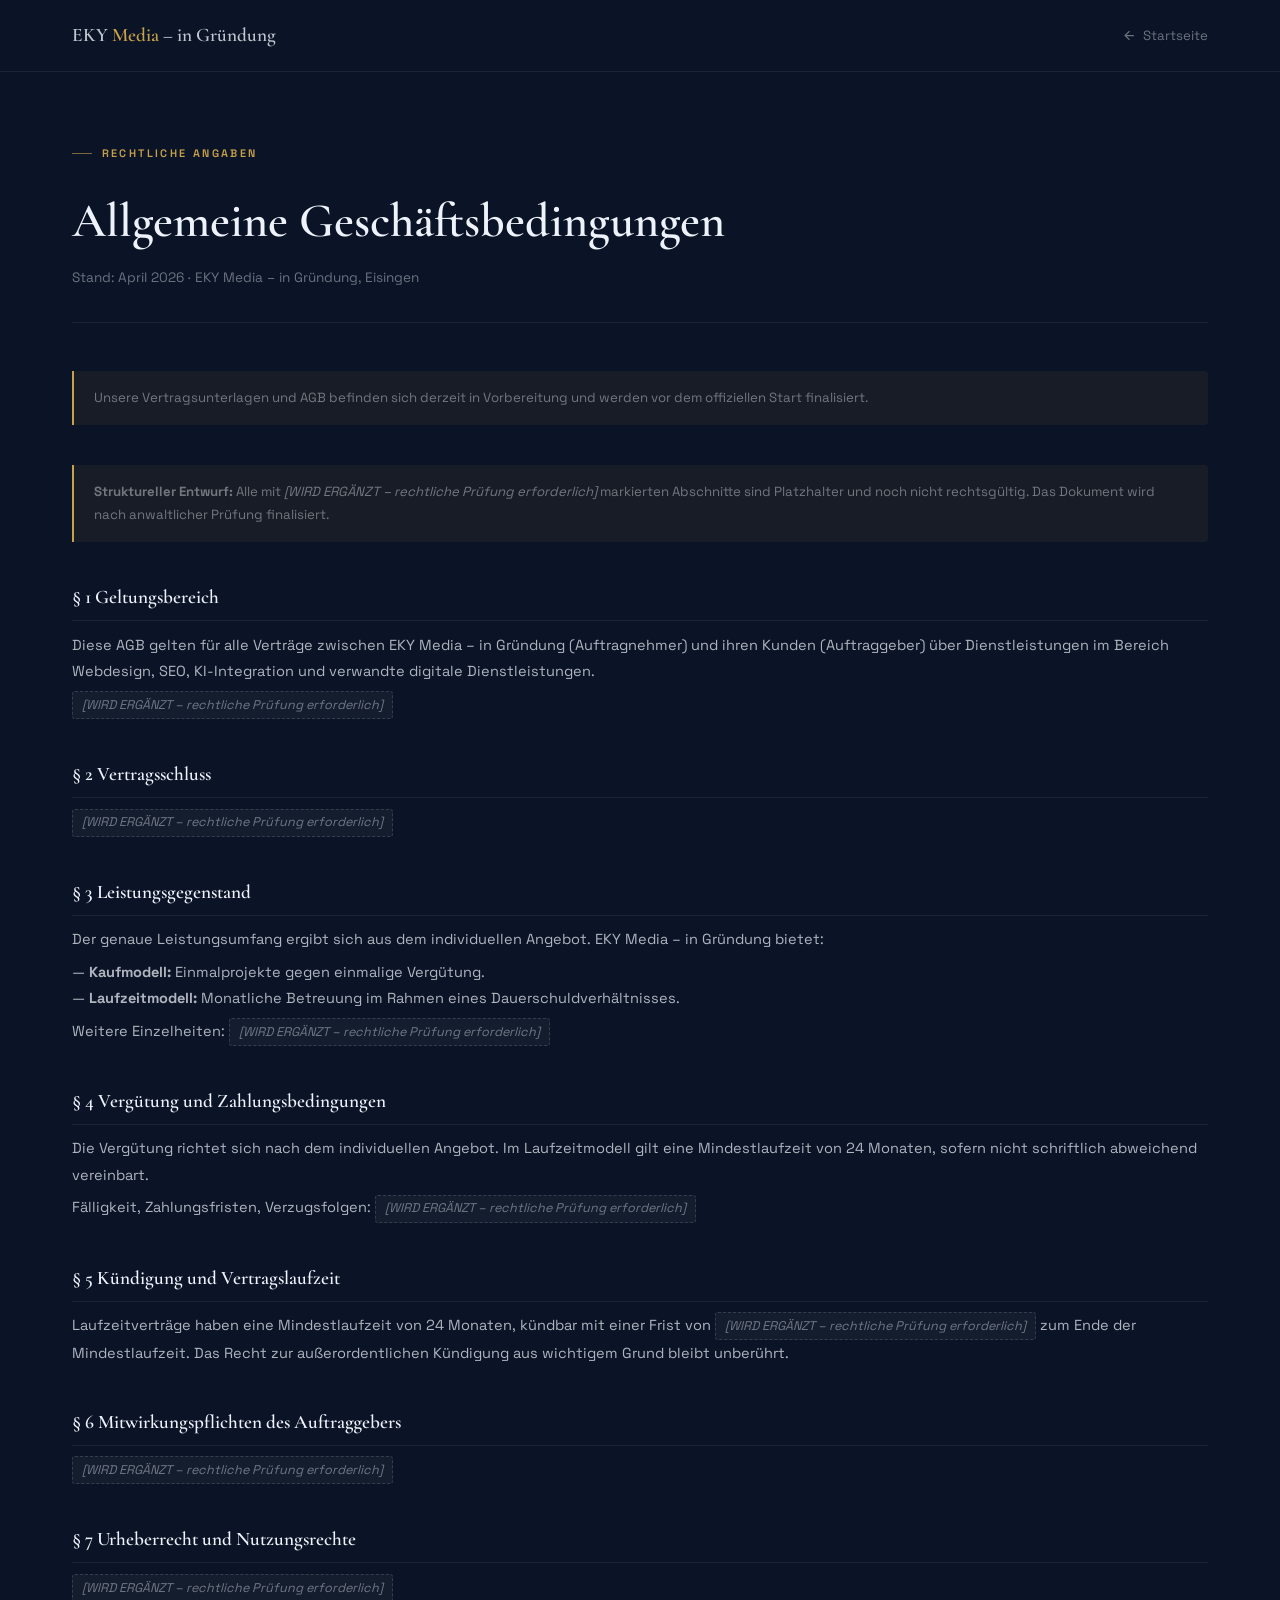
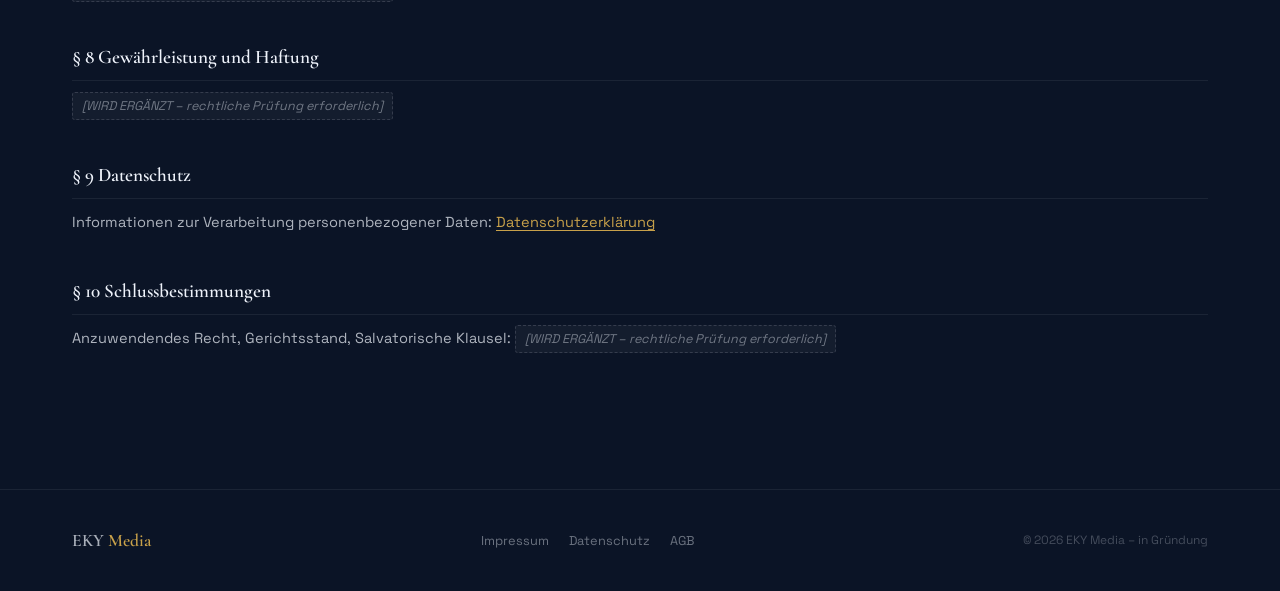
==== commit 814b4505: "Mark site as staging/preview — noindex, GbR → in Gründung, draft notices - robots.txt: Disallow all " ====
--- a/agb.html
+++ b/agb.html
@@ -3,8 +3,8 @@
 <head>
   <meta charset="UTF-8" />
   <meta name="viewport" content="width=device-width, initial-scale=1.0" />
-  <title>AGB – EKY Media GbR</title>
-  <meta name="robots" content="noindex, follow" />
+  <title>AGB – EKY Media – in Gründung</title>
+  <meta name="robots" content="noindex, nofollow" />
   <link rel="icon" href="/favicon.ico" />
   <meta name="theme-color" content="#070B14" />
   <link rel="stylesheet" href="ek-styles.css" />
@@ -70,7 +70,7 @@
 
   <nav class="legal-nav" aria-label="Seitennavigation">
     <div class="c">
-      <a class="legal-nav__logo" href="index.html">EKY <span>Media</span> GbR</a>
+      <a class="legal-nav__logo" href="index.html">EKY <span>Media</span> – in Gründung</a>
       <a class="legal-nav__back" href="index.html">
         <svg width="15" height="15" viewBox="0 0 24 24" fill="none" stroke="currentColor" stroke-width="2" aria-hidden="true"><path d="M19 12H5M12 5l-7 7 7 7"/></svg>
         Startseite
@@ -84,8 +84,12 @@
       <header class="legal-page__header">
         <p class="label">Rechtliche Angaben</p>
         <h1 class="legal-page__title">Allgemeine Geschäftsbedingungen</h1>
-        <p class="legal-page__sub">Stand: April 2026 · EKY Media GbR, Eisingen</p>
+        <p class="legal-page__sub">Stand: April 2026 · EKY Media – in Gründung, Eisingen</p>
       </header>
+
+      <div class="legal-notice">
+        Unsere Vertragsunterlagen und AGB befinden sich derzeit in Vorbereitung und werden vor dem offiziellen Start finalisiert.
+      </div>
 
       <div class="legal-notice">
         <strong>Struktureller Entwurf:</strong> Alle mit <em>[WIRD ERGÄNZT – rechtliche Prüfung erforderlich]</em> markierten
@@ -96,7 +100,7 @@
       <div class="legal-block">
         <h2>§ 1 Geltungsbereich</h2>
         <p>
-          Diese AGB gelten für alle Verträge zwischen EKY Media GbR (Auftragnehmer) und ihren Kunden
+          Diese AGB gelten für alle Verträge zwischen EKY Media – in Gründung (Auftragnehmer) und ihren Kunden
           (Auftraggeber) über Dienstleistungen im Bereich Webdesign, SEO, KI-Integration und verwandte
           digitale Dienstleistungen.
         </p>
@@ -111,7 +115,7 @@
       <div class="legal-block">
         <h2>§ 3 Leistungsgegenstand</h2>
         <p>
-          Der genaue Leistungsumfang ergibt sich aus dem individuellen Angebot. EKY Media GbR bietet:
+          Der genaue Leistungsumfang ergibt sich aus dem individuellen Angebot. EKY Media – in Gründung bietet:
         </p>
         <p>
           — <strong>Kaufmodell:</strong> Einmalprojekte gegen einmalige Vergütung.<br />
@@ -184,7 +188,7 @@
         <a href="datenschutz.html" class="footer-btn">Datenschutz</a>
         <a href="agb.html" class="footer-btn">AGB</a>
       </div>
-      <span class="footer-copy">© 2026 EKY Media GbR</span>
+      <span class="footer-copy">© 2026 EKY Media – in Gründung</span>
     </div>
   </footer>
 
--- a/ek-styles.css
+++ b/ek-styles.css
@@ -8,21 +8,21 @@
 *, *::before, *::after { box-sizing: border-box; margin: 0; padding: 0; }
 
 :root {
-  --bg:        #070B14;
-  --bg2:       #0D1220;
-  --bg3:       #121A2C;
+  --bg:        #0B1426;
+  --bg2:       #101A33;
+  --bg3:       #152040;
   --light:     #F6F8FC;
   --light2:    #EDF0F7;
-  --gold:      #C49035;
-  --gold-hi:   #D4A855;
-  --gold-dim:  rgba(196,144,53,0.18);
+  --gold:      #C8A14A;
+  --gold-hi:   #D4B06A;
+  --gold-dim:  rgba(200,161,74,0.18);
   --text:      #EEF2FA;
   --text-d:    #1A2035;
   --muted:     rgba(238,242,250,0.42);
   --muted-d:   rgba(26,32,53,0.5);
   --border:    rgba(238,242,250,0.07);
   --border-d:  rgba(26,32,53,0.1);
-  --border-g:  rgba(196,144,53,0.28);
+  --border-g:  rgba(200,161,74,0.28);
   --nav-h:     72px;
   --max:       1200px;
   --fd:        'Cormorant Garamond', Georgia, serif;
@@ -48,9 +48,9 @@
 .btn { display:inline-flex;align-items:center;gap:.5rem;padding:.8rem 1.8rem;border-radius:3px;font-family:var(--fb);font-size:.875rem;font-weight:500;letter-spacing:.04em;cursor:pointer;border:none;transition:all .2s var(--ease);white-space:nowrap; }
 .btn:hover { transform:translateY(-2px); }
 .btn-gold { background:var(--gold);color:#fff; }
-.btn-gold:hover { background:var(--gold-hi);box-shadow:0 8px 28px rgba(196,144,53,.35); }
-.btn-ghost { background:transparent;color:rgba(255,255,255,.8);border:1px solid rgba(255,255,255,.2); }
-.btn-ghost:hover { border-color:rgba(255,255,255,.6);color:#fff; }
+.btn-gold:hover { background:var(--gold-hi);box-shadow:0 8px 28px rgba(200,161,74,.35); }
+.btn-ghost { background:transparent;color:var(--gold);border:1px solid var(--gold); }
+.btn-ghost:hover { border-color:var(--gold-hi);color:var(--gold-hi);box-shadow:0 4px 16px rgba(200,161,74,.18); }
 .btn-ghost-d { background:transparent;color:var(--text-d);border:1px solid var(--border-d); }
 .btn-ghost-d:hover { border-color:var(--gold);color:var(--gold); }
 
@@ -66,7 +66,7 @@
 
 /* ── NAV ── */
 .nav { position:fixed;top:0;left:0;right:0;height:var(--nav-h);z-index:200;transition:background .3s,box-shadow .3s; }
-.nav.scrolled { background:rgba(7,11,20,.88);backdrop-filter:blur(20px);-webkit-backdrop-filter:blur(20px);box-shadow:0 1px 0 var(--border); }
+.nav.scrolled { background:rgba(11,20,38,.88);backdrop-filter:blur(20px);-webkit-backdrop-filter:blur(20px);box-shadow:0 1px 0 var(--border); }
 .nav-inner { max-width:var(--max);margin-inline:auto;padding-inline:2rem;height:100%;display:flex;align-items:center;gap:2rem; }
 .nav-logo { font-family:var(--fd);font-size:1.5rem;font-weight:600;color:var(--text);margin-right:auto;letter-spacing:.02em; }
 .nav-logo span { color:var(--gold); }
@@ -80,7 +80,7 @@
 .hamburger.open span:nth-child(2) { opacity:0; }
 .hamburger.open span:nth-child(3) { transform:translateY(-6.5px) rotate(-45deg); }
 
-.mob-menu { display:none;position:fixed;inset:var(--nav-h) 0 0 0;background:rgba(7,11,20,.97);backdrop-filter:blur(20px);flex-direction:column;align-items:center;justify-content:center;z-index:199;opacity:0;pointer-events:none;transition:opacity .3s; }
+.mob-menu { display:none;position:fixed;inset:var(--nav-h) 0 0 0;background:rgba(11,20,38,.97);backdrop-filter:blur(20px);flex-direction:column;align-items:center;justify-content:center;z-index:199;opacity:0;pointer-events:none;transition:opacity .3s; }
 .mob-menu.open { opacity:1;pointer-events:all; }
 .mob-menu nav { display:flex;flex-direction:column;align-items:center;gap:1.75rem; }
 .mob-menu a { font-family:var(--fd);font-size:2.25rem;font-weight:500;color:rgba(255,255,255,.8); }
@@ -93,7 +93,7 @@
 /* Noise texture overlay */
 .hero::after { content:'';position:absolute;inset:0;background-image:url("data:image/svg+xml,%3Csvg viewBox='0 0 256 256' xmlns='http://www.w3.org/2000/svg'%3E%3Cfilter id='n'%3E%3CfeTurbulence type='fractalNoise' baseFrequency='0.9' numOctaves='4' stitchTiles='stitch'/%3E%3C/filter%3E%3Crect width='100%25' height='100%25' filter='url(%23n)' opacity='0.04'/%3E%3C/svg%3E");opacity:.4;pointer-events:none;z-index:0; }
 
-.hero-glow { position:absolute;inset:0;background:radial-gradient(ellipse 60% 70% at 85% 40%, rgba(196,144,53,.08) 0%,transparent 65%),radial-gradient(ellipse 50% 60% at 10% 90%, rgba(13,18,32,.9) 0%,transparent 60%);pointer-events:none; }
+.hero-glow { position:absolute;inset:0;background:radial-gradient(ellipse 60% 70% at 85% 40%, rgba(200,161,74,.08) 0%,transparent 65%),radial-gradient(ellipse 50% 60% at 10% 90%, rgba(16,26,51,.9) 0%,transparent 60%);pointer-events:none; }
 
 /* Subtle grid */
 .hero-grid { position:absolute;inset:0;background-image:linear-gradient(rgba(255,255,255,.025) 1px,transparent 1px),linear-gradient(90deg,rgba(255,255,255,.025) 1px,transparent 1px);background-size:72px 72px;pointer-events:none; }
@@ -130,7 +130,7 @@
 .waveform-caption span { font-size:.75rem;font-weight:400;letter-spacing:.12em;text-transform:uppercase;color:var(--muted); }
 
 .waveform-ring { position:relative;width:160px;height:160px;display:flex;align-items:center;justify-content:center; }
-.waveform-ring::before,.waveform-ring::after { content:'';position:absolute;border-radius:50%;border:1px solid rgba(196,144,53,.2);animation:ring 3s ease-out infinite; }
+.waveform-ring::before,.waveform-ring::after { content:'';position:absolute;border-radius:50%;border:1px solid rgba(200,161,74,.2);animation:ring 3s ease-out infinite; }
 .waveform-ring::before { width:100%;height:100%; }
 .waveform-ring::after { width:120%;height:120%;animation-delay:.8s; }
 @keyframes ring { 0%{transform:scale(.8);opacity:0} 50%{opacity:1} 100%{transform:scale(1.3);opacity:0} }
@@ -138,7 +138,7 @@
 .waveform-core { position:relative;z-index:1;width:72px;height:72px;border-radius:50%;background:var(--gold-dim);border:1px solid var(--border-g);display:flex;align-items:center;justify-content:center;color:var(--gold); }
 
 .hero-scroll { position:absolute;bottom:2.5rem;left:50%;transform:translateX(-50%);display:flex;flex-direction:column;align-items:center;gap:.6rem;color:var(--muted);font-size:.6rem;letter-spacing:.18em;text-transform:uppercase;z-index:1; }
-.hero-scroll-line { width:1px;height:44px;background:linear-gradient(to bottom,rgba(196,144,53,.5),transparent);animation:scrollPulse 2.2s ease-in-out infinite; }
+.hero-scroll-line { width:1px;height:44px;background:linear-gradient(to bottom,rgba(200,161,74,.5),transparent);animation:scrollPulse 2.2s ease-in-out infinite; }
 @keyframes scrollPulse { 0%,100%{opacity:.4;transform:scaleY(1) translateY(0)} 50%{opacity:1;transform:scaleY(1.1) translateY(4px)} }
 
 /* ── POSITIONING ── */
@@ -163,7 +163,7 @@
 
 /* ── INDUSTRIES ── */
 .industries { background:var(--bg2);padding-block:7rem; }
-.ind-grid { display:grid;grid-template-columns:repeat(5,1fr);gap:1px;background:var(--border);border:1px solid var(--border);border-radius:6px;overflow:hidden;margin-top:3rem; }
+.ind-grid { display:grid;grid-template-columns:repeat(4,1fr);gap:1px;background:var(--border);border:1px solid var(--border);border-radius:6px;overflow:hidden;margin-top:3rem; }
 .ind-item { padding:2rem 1.75rem;background:var(--bg2);transition:background .2s; }
 .ind-item:hover { background:var(--bg3); }
 .ind-num { font-family:var(--fd);font-size:.7rem;color:var(--gold);letter-spacing:.1em;display:block;margin-bottom:1.25rem;opacity:.65; }
@@ -199,14 +199,15 @@
 /* ── PRICING ── */
 .pricing { background:var(--light2);padding-block:7rem; }
 .price-toggle-wrap { display:flex;align-items:center;justify-content:center;gap:1rem;margin:2.5rem 0 3rem; }
-.price-toggle { position:relative;display:flex;align-items:center;background:#fff;border:1px solid var(--border-d);border-radius:99px;padding:4px;gap:0; }
-.price-toggle-opt { position:relative;z-index:1;padding:.55rem 1.4rem;border-radius:99px;font-size:.8rem;font-weight:500;letter-spacing:.04em;cursor:pointer;transition:color .25s;color:var(--muted-d);white-space:nowrap; }
-.price-toggle-opt.active { color:var(--text); }
-.price-toggle-pill { position:absolute;top:4px;left:4px;height:calc(100% - 8px);border-radius:99px;background:var(--bg);transition:transform .35s var(--ease),width .35s var(--ease); }
+.price-toggle { position:relative;display:flex;align-items:center;background:#0B1426;border:1px solid rgba(200,161,74,.35);border-radius:999px;padding:4px;gap:0;overflow:hidden; }
+.price-toggle-opt { position:relative;z-index:2;flex:1;padding:.9rem 2.2rem;-webkit-appearance:none;appearance:none;background:transparent !important;border:none !important;border-radius:999px;font-size:.8rem;font-weight:500;letter-spacing:.04em;cursor:pointer;transition:color .25s;color:rgba(255,255,255,.72);white-space:nowrap; }
+.price-toggle-opt::before,.price-toggle-opt::after { display:none !important; }
+.price-toggle-opt.active { background:transparent !important;color:#fff;font-weight:600; }
+.price-toggle-pill { position:absolute;top:4px;left:4px;height:calc(100% - 8px);border-radius:999px;background:linear-gradient(135deg,#C8A14A 0%,#B8862B 100%);box-shadow:0 4px 14px rgba(200,161,74,.28);z-index:1;transition:transform .35s var(--ease),width .35s var(--ease); }
 .pricing-grid { display:grid;grid-template-columns:repeat(4,1fr);gap:1.25rem;align-items:start; }
 .p-card { background:#fff;border:1px solid var(--border-d);border-radius:6px;padding:2rem 1.75rem;display:flex;flex-direction:column;gap:1.5rem;position:relative;transition:box-shadow .25s,transform .25s var(--ease); }
 .p-card:hover { box-shadow:0 12px 40px rgba(26,32,53,.1);transform:translateY(-3px); }
-.p-featured { border-color:var(--gold);box-shadow:0 0 0 1px var(--gold),0 12px 40px rgba(196,144,53,.1); }
+.p-featured { border-color:var(--gold);box-shadow:0 0 0 1px var(--gold),0 12px 40px rgba(200,161,74,.1); }
 .p-dark { background:var(--bg);border-color:var(--bg);color:var(--text); }
 .p-badge { position:absolute;top:-1px;right:1.5rem;font-size:.6rem;font-weight:600;letter-spacing:.14em;text-transform:uppercase;color:#fff;background:var(--gold);padding:.25rem .7rem;border-radius:0 0 4px 4px; }
 .p-name { font-family:var(--fd);font-size:1.55rem;font-weight:600;color:var(--text-d);line-height:1.1; }
@@ -256,7 +257,7 @@
 .gal-item--cine .gal-media { aspect-ratio:21/6; }
 .gal-media { width:100%;background-image:linear-gradient(135deg,var(--border) 25%,transparent 25%),linear-gradient(225deg,var(--border) 25%,transparent 25%),linear-gradient(45deg,var(--border) 25%,transparent 25%),linear-gradient(315deg,var(--border) 25%,var(--bg2) 25%);background-size:14px 14px;transition:transform .5s var(--ease); }
 .gal-item:hover .gal-media { transform:scale(1.035); }
-.gal-overlay { position:absolute;inset:0;display:flex;flex-direction:column;justify-content:space-between;align-items:flex-start;padding:1.25rem 1.4rem;background:linear-gradient(to bottom,transparent 0%,rgba(7,11,20,0) 40%,rgba(7,11,20,.78) 100%);opacity:0;transition:opacity .3s; }
+.gal-overlay { position:absolute;inset:0;display:flex;flex-direction:column;justify-content:space-between;align-items:flex-start;padding:1.25rem 1.4rem;background:linear-gradient(to bottom,transparent 0%,rgba(11,20,38,0) 40%,rgba(11,20,38,.78) 100%);opacity:0;transition:opacity .3s; }
 .gal-item:hover .gal-overlay { opacity:1; }
 .gal-play { align-self:center;margin:auto;width:44px;height:44px;border-radius:50%;background:rgba(255,255,255,.12);border:1.5px solid rgba(255,255,255,.5);display:flex;align-items:center;justify-content:center;color:#fff;transition:background .2s,transform .2s; }
 .gal-item:hover .gal-play { background:var(--gold);border-color:var(--gold);transform:scale(1.08); }
@@ -292,7 +293,7 @@
 .booking .body-text { color:var(--muted);max-width:520px;margin-inline:auto;margin-bottom:4rem; }
 .booking-steps { display:flex;align-items:flex-start;justify-content:center;gap:0;list-style:none;margin-bottom:4rem; }
 .bstep { display:flex;flex-direction:column;align-items:center;gap:.85rem;flex:1;max-width:180px;position:relative; }
-.bstep-line { position:absolute;top:27px;left:50%;width:100%;height:1px;background:linear-gradient(to right,rgba(196,144,53,.35),rgba(196,144,53,.1)); }
+.bstep-line { position:absolute;top:27px;left:50%;width:100%;height:1px;background:linear-gradient(to right,rgba(200,161,74,.35),rgba(200,161,74,.1)); }
 .bstep-line--last { display:none; }
 .bstep-icon { position:relative;z-index:1;width:54px;height:54px;border-radius:50%;background:rgba(255,255,255,.04);border:1px solid var(--border);display:flex;align-items:center;justify-content:center;color:var(--gold);transition:all .25s var(--ease); }
 .bstep:hover .bstep-icon { background:var(--gold-dim);border-color:var(--border-g);transform:translateY(-3px); }
@@ -383,7 +384,7 @@
 .legal-grid { display:grid;grid-template-columns:1fr 1fr;gap:5rem;align-items:start;margin-top:3rem; }
 .legal-cards { display:grid;grid-template-columns:1fr 1fr;gap:1rem; }
 .legal-card { background:#fff;border:1px solid var(--border-d);border-radius:6px;padding:1.4rem 1.5rem;transition:border-color .2s,box-shadow .2s; }
-.legal-card:hover { border-color:var(--gold);box-shadow:0 6px 24px rgba(196,144,53,.1); }
+.legal-card:hover { border-color:var(--gold);box-shadow:0 6px 24px rgba(200,161,74,.1); }
 .legal-card-icon { width:36px;height:36px;border-radius:50%;background:var(--gold-dim);border:1px solid var(--border-g);display:flex;align-items:center;justify-content:center;color:var(--gold);margin-bottom:.85rem; }
 .legal-card h4 { font-family:var(--fd);font-size:1.05rem;font-weight:600;color:var(--text-d);margin-bottom:.3rem; }
 .legal-card p { font-size:.8rem;color:var(--muted-d);line-height:1.65; }
@@ -407,7 +408,7 @@
 /* ── SERVICE OVERLAY ── */
 .svc-overlay { position:fixed;inset:0;z-index:600;display:flex;flex-direction:column;pointer-events:none;opacity:0;transition:opacity .35s var(--ease); }
 .svc-overlay.open { pointer-events:all;opacity:1; }
-.svc-overlay-back { position:absolute;inset:0;background:rgba(7,11,20,.65);backdrop-filter:blur(6px); }
+.svc-overlay-back { position:absolute;inset:0;background:rgba(11,20,38,.65);backdrop-filter:blur(6px); }
 .svc-overlay-panel { position:absolute;inset-inline:0;bottom:0;top:var(--nav-h);background:var(--bg);display:grid;grid-template-columns:1fr 1fr;overflow:hidden;transform:translateY(48px);transition:transform .4s var(--ease);border-top:1px solid var(--border); }
 .svc-overlay.open .svc-overlay-panel { transform:translateY(0); }
 .svc-overlay-left { padding:3.5rem 3rem;overflow-y:auto;display:flex;flex-direction:column;gap:2rem;border-right:1px solid var(--border); }
@@ -453,7 +454,7 @@
 /* ── DEMO: VOICE ── */
 .demo-voice { display:flex;flex-direction:column;align-items:center;gap:2rem;width:100%; }
 .demo-phone-ring { position:relative;width:100px;height:100px;display:flex;align-items:center;justify-content:center; }
-.demo-phone-ring::before,.demo-phone-ring::after { content:'';position:absolute;border-radius:50%;border:1px solid rgba(196,144,53,.25);animation:vring 2.5s ease-out infinite; }
+.demo-phone-ring::before,.demo-phone-ring::after { content:'';position:absolute;border-radius:50%;border:1px solid rgba(200,161,74,.25);animation:vring 2.5s ease-out infinite; }
 .demo-phone-ring::before { width:100%;height:100%; }
 .demo-phone-ring::after { width:140%;height:140%;animation-delay:.7s; }
 @keyframes vring { 0%{transform:scale(.7);opacity:0} 50%{opacity:1} 100%{transform:scale(1.3);opacity:0} }
@@ -575,8 +576,8 @@
 /* ── MODALS ── */
 .modal { position:fixed;inset:0;z-index:500;display:flex;align-items:center;justify-content:center;padding:2rem; }
 .modal[hidden] { display:none; }
-.modal-back { position:absolute;inset:0;background:rgba(7,11,20,.75);backdrop-filter:blur(4px); }
-.modal-box { position:relative;background:#fff;border-radius:8px;padding:3rem;max-width:600px;width:100%;max-height:80vh;overflow-y:auto;box-shadow:0 24px 80px rgba(7,11,20,.5); }
+.modal-back { position:absolute;inset:0;background:rgba(11,20,38,.75);backdrop-filter:blur(4px); }
+.modal-box { position:relative;background:#fff;border-radius:8px;padding:3rem;max-width:600px;width:100%;max-height:80vh;overflow-y:auto;box-shadow:0 24px 80px rgba(11,20,38,.5); }
 .modal-box h2 { font-family:var(--fd);font-size:2rem;font-weight:600;color:var(--text-d);margin-bottom:1.5rem; }
 .modal-close { position:absolute;top:1.25rem;right:1.5rem;background:none;border:none;font-size:1.75rem;color:var(--muted-d);cursor:pointer;line-height:1;transition:color .2s; }
 .modal-close:hover { color:var(--text-d); }
@@ -640,3 +641,306 @@
   *,*::before,*::after { animation-duration:.01ms !important;transition-duration:.01ms !important; }
   .reveal { opacity:1;transform:none; }
 }
+
+/* ── NAV SOCIALS ─────────────────────────────────────────────────────── */
+.nav-socials {
+  display: flex;
+  align-items: center;
+  gap: 0.35rem;
+  margin-inline: 0.5rem;
+}
+.nav-social {
+  width: 28px;
+  height: 28px;
+  border-radius: 50%;
+  border: 1px solid rgba(255,255,255,0.14);
+  display: flex;
+  align-items: center;
+  justify-content: center;
+  color: rgba(255,255,255,0.38);
+  transition: border-color .2s, color .2s;
+  flex-shrink: 0;
+}
+.nav-social:hover { border-color: rgba(255,255,255,0.5); color: rgba(255,255,255,0.85); }
+.nav.scrolled .nav-social { border-color: rgba(238,242,250,0.2); color: rgba(238,242,250,0.5); }
+.nav.scrolled .nav-social:hover { border-color: var(--gold); color: var(--gold); }
+@media (max-width: 900px) { .nav-socials { display: none; } }
+
+/* ── MOBILE MENU SOCIALS ─────────────────────────────────────────────── */
+.mob-socials {
+  display: flex;
+  gap: 0.6rem;
+  justify-content: center;
+  padding: 1.5rem 2rem 0.5rem;
+  border-top: 1px solid rgba(238,242,250,0.07);
+  margin-top: 0.5rem;
+}
+
+/* ── REFERENCE SHOWCASE SLIDER ───────────────────────────────────────── */
+.showcase {
+  background: var(--bg2);
+  padding-block: 6rem;
+  overflow: hidden;
+}
+.showcase-header {
+  text-align: center;
+  margin-bottom: 3.5rem;
+}
+.showcase-header .title { color: var(--text); }
+.showcase-outer {
+  position: relative;
+  display: flex;
+  align-items: center;
+  gap: 0;
+}
+.showcase-arrow {
+  flex-shrink: 0;
+  width: 44px;
+  height: 44px;
+  border-radius: 50%;
+  border: 1px solid rgba(238,242,250,0.12);
+  background: transparent;
+  color: rgba(238,242,250,0.45);
+  display: flex;
+  align-items: center;
+  justify-content: center;
+  cursor: pointer;
+  transition: border-color .2s, color .2s, background .2s;
+  z-index: 2;
+  position: relative;
+}
+.showcase-arrow:hover { border-color: var(--gold); color: var(--gold); background: rgba(200,161,74,0.06); }
+.showcase-arrow--prev { margin-left: max(1rem, calc(50% - 560px)); }
+.showcase-arrow--next { margin-right: max(1rem, calc(50% - 560px)); }
+.showcase-viewport {
+  flex: 1;
+  overflow-x: scroll;
+  scroll-snap-type: x mandatory;
+  scroll-behavior: smooth;
+  scrollbar-width: none;
+  -ms-overflow-style: none;
+  padding-block: 2rem;
+  -webkit-mask-image: linear-gradient(to right, transparent 0%, black 12%, black 88%, transparent 100%);
+          mask-image: linear-gradient(to right, transparent 0%, black 12%, black 88%, transparent 100%);
+}
+.showcase-viewport::-webkit-scrollbar { display: none; }
+.showcase-track {
+  display: flex;
+  gap: 1.5rem;
+  padding-inline: calc(50% - 155px);
+  width: max-content;
+}
+.showcase-card {
+  scroll-snap-align: center;
+  flex-shrink: 0;
+  width: 310px;
+  background: var(--bg3);
+  border: 1px solid var(--border);
+  border-radius: 6px;
+  padding: 2.25rem 2rem;
+  opacity: 0.42;
+  transform: scale(0.88);
+  transition: opacity .45s var(--ease), transform .45s var(--ease), border-color .3s, box-shadow .3s;
+  cursor: pointer;
+}
+.showcase-card.active {
+  opacity: 1;
+  transform: scale(1);
+  border-color: rgba(200,161,74,0.35);
+  box-shadow: 0 0 40px rgba(200,161,74,0.08), 0 8px 32px rgba(0,0,0,0.25);
+}
+.showcase-card.adj-prev,
+.showcase-card.adj-next { opacity: 0.68; transform: scale(0.93); }
+.showcase-num {
+  display: block;
+  font-family: var(--fd);
+  font-size: 0.7rem;
+  font-weight: 700;
+  letter-spacing: 0.18em;
+  color: var(--gold);
+  margin-bottom: 1.1rem;
+}
+.showcase-title {
+  font-family: var(--fd);
+  font-size: 2rem;
+  font-weight: 600;
+  color: var(--text);
+  line-height: 1.15;
+  margin-bottom: 0.65rem;
+}
+.showcase-sub {
+  font-size: 0.83rem;
+  color: var(--muted);
+  line-height: 1.65;
+}
+.showcase-dots {
+  display: flex;
+  justify-content: center;
+  gap: 0.5rem;
+  margin-top: 2rem;
+}
+.showcase-dot {
+  width: 6px;
+  height: 6px;
+  border-radius: 50%;
+  border: none;
+  background: rgba(238,242,250,0.18);
+  cursor: pointer;
+  transition: background .25s, transform .25s;
+  padding: 0;
+}
+.showcase-dot.active { background: var(--gold); transform: scale(1.4); }
+.showcase-tag-label { display:inline-block;font-size:0.7rem;font-weight:500;letter-spacing:.1em;text-transform:uppercase;color:var(--gold);background:rgba(200,161,74,0.1);border:1px solid rgba(200,161,74,0.25);border-radius:3px;padding:0.15rem 0.55rem;margin-bottom:0.85rem; }
+@media (max-width: 600px) {
+  .showcase-card { width: min(280px, 75vw); padding: 1.75rem 1.5rem; }
+  .showcase-arrow--prev { margin-left: 0.5rem; }
+  .showcase-arrow--next { margin-right: 0.5rem; }
+}
+
+/* ── PROCESS SECTION ─────────────────────────────────────────────────── */
+.prozess {
+  background: var(--light);
+  padding-block: 7rem;
+}
+.prozess .title { color: var(--text-d); }
+.prozess .label::before { background: var(--gold); }
+.prozess-steps {
+  list-style: none;
+  display: grid;
+  grid-template-columns: repeat(4, 1fr);
+  gap: 0;
+  margin-top: 4rem;
+  position: relative;
+}
+.prozess-steps::before {
+  content: '';
+  position: absolute;
+  top: 0.55rem;
+  left: calc(100% / 8);
+  right: calc(100% / 8);
+  height: 1px;
+  background: linear-gradient(to right, transparent, rgba(200,161,74,0.3) 20%, rgba(200,161,74,0.3) 80%, transparent);
+  pointer-events: none;
+}
+.prozess-step {
+  padding: 0 1.75rem 0 0;
+  display: flex;
+  flex-direction: column;
+}
+.prozess-num {
+  font-family: var(--fd);
+  font-size: 0.68rem;
+  font-weight: 700;
+  letter-spacing: 0.18em;
+  color: var(--gold);
+  margin-bottom: 1.35rem;
+  background: var(--light);
+  padding-right: 0.75rem;
+  position: relative;
+  z-index: 1;
+  display: block;
+  width: fit-content;
+}
+.prozess-title {
+  font-family: var(--fd);
+  font-size: 1.55rem;
+  font-weight: 600;
+  color: var(--text-d);
+  margin-bottom: 0.6rem;
+  line-height: 1.2;
+}
+.prozess-desc {
+  font-size: 0.86rem;
+  color: var(--muted-d);
+  line-height: 1.75;
+}
+@media (max-width: 768px) {
+  .prozess-steps {
+    grid-template-columns: 1fr;
+    gap: 2.5rem;
+  }
+  .prozess-steps::before { display: none; }
+  .prozess-step { padding: 0; padding-left: 1rem; border-left: 2px solid rgba(200,161,74,0.25); }
+  .prozess-num { background: transparent; }
+}
+
+/* ── PORTFOLIO SLIDER ── */
+.portfolio { background:var(--bg);padding-block:7rem;overflow:hidden; }
+.port-header { text-align:center;margin-bottom:4rem; }
+.port-outer { position:relative;display:flex;align-items:center; }
+
+/* Arrows */
+.port-arrow { position:absolute;z-index:10;width:48px;height:48px;border-radius:50%;background:rgba(11,20,38,.75);border:1px solid var(--border);display:flex;align-items:center;justify-content:center;color:var(--muted);cursor:pointer;transition:all .2s var(--ease);flex-shrink:0;backdrop-filter:blur(8px); }
+.port-arrow--prev { left:1.25rem; }
+.port-arrow--next { right:1.25rem; }
+.port-arrow:hover { border-color:var(--gold);color:var(--gold);background:rgba(200,161,74,.08); }
+
+/* Viewport */
+.port-viewport { overflow-x:scroll;overflow-y:hidden;scroll-snap-type:x mandatory;scroll-behavior:smooth;-webkit-overflow-scrolling:touch;scrollbar-width:none;-ms-overflow-style:none;width:100%;padding-block:2.5rem;mask-image:linear-gradient(to right,transparent,black 9%,black 91%,transparent);-webkit-mask-image:linear-gradient(to right,transparent,black 9%,black 91%,transparent); }
+.port-viewport::-webkit-scrollbar { display:none; }
+.port-track { display:flex;gap:2rem;padding-inline:max(2rem,calc(50% - 340px));width:max-content; }
+
+/* Cards */
+.port-card { flex-shrink:0;width:min(680px,78vw);scroll-snap-align:center;border-radius:12px;overflow:hidden;background:var(--bg2);border:1px solid var(--border);transition:opacity .4s var(--ease),transform .45s var(--ease),box-shadow .4s;opacity:.35;transform:scale(0.88);cursor:default; }
+.port-card.active { opacity:1;transform:scale(1);box-shadow:0 28px 70px rgba(0,0,0,.45),0 0 0 1px rgba(200,161,74,.14); }
+.port-card.adj-prev,.port-card.adj-next { opacity:.62;transform:scale(0.94); }
+
+/* Browser chrome */
+.port-mockup { position:relative; }
+.port-chrome { height:38px;background:var(--bg3);display:flex;align-items:center;padding-inline:14px;gap:10px;border-bottom:1px solid rgba(255,255,255,.05); }
+.port-dots { display:flex;gap:5px;flex-shrink:0; }
+.port-dots i { width:8px;height:8px;border-radius:50%;display:block;font-style:normal; }
+.port-dots i:nth-child(1) { background:rgba(255,90,82,.55); }
+.port-dots i:nth-child(2) { background:rgba(255,185,46,.55); }
+.port-dots i:nth-child(3) { background:rgba(38,195,60,.55); }
+.port-urlbar { flex:1;height:20px;border-radius:10px;background:rgba(255,255,255,.06);max-width:260px;margin:0 auto; }
+
+/* Screen */
+.port-screen { position:relative;aspect-ratio:16/9;overflow:hidden;display:flex;flex-direction:column; }
+.port-s-nav { height:34px;flex-shrink:0;background:rgba(255,255,255,.07); }
+.port-s-nav--light { background:rgba(255,255,255,.94);border-bottom:1px solid rgba(0,0,0,.06); }
+.port-s-hero { flex:1;display:flex;flex-direction:column;justify-content:center;padding:1rem 1.5rem;gap:7px; }
+.port-s-eyebrow { width:72px;height:5px;border-radius:3px;background:rgba(200,161,74,.65);margin-bottom:5px; }
+.port-s-eyebrow--teal { background:rgba(0,210,190,.6); }
+.port-s-h1 { height:11px;border-radius:5px;background:rgba(255,255,255,.78);width:72%; }
+.port-s-h1--b { width:48%;background:rgba(255,255,255,.42); }
+.port-s-h1--dk { background:rgba(20,32,68,.78); }
+.port-s-h1--dk.port-s-h1--b { background:rgba(20,32,68,.42); }
+.port-s-sub { height:6px;border-radius:3px;background:rgba(255,255,255,.24);width:58%;margin-top:3px; }
+.port-s-sub--dk { background:rgba(20,32,68,.24); }
+.port-s-cta { margin-top:12px;width:88px;height:24px;border-radius:4px;background:var(--gold);opacity:.9; }
+.port-s-cta--teal { background:rgba(0,210,190,.75); }
+.port-s-below { display:flex;gap:8px;padding:.7rem 1.5rem;flex:0 0 68px;align-items:center;background:rgba(255,255,255,.04); }
+.port-s-below--lt { background:rgba(0,0,0,.04); }
+.port-s-col { flex:1;height:36px;border-radius:4px;background:rgba(255,255,255,.08); }
+.port-s-col--dk { background:rgba(20,32,68,.09); }
+
+/* Screen themes – each card gets a distinct brand feel */
+.port-screen--1 { background:linear-gradient(155deg,#1C1108 0%,#2E1A06 55%,#3A2210 100%); }
+.port-screen--2 { background:linear-gradient(155deg,#091525 0%,#0D1E3C 55%,#0A2644 100%); }
+.port-screen--3 { background:linear-gradient(155deg,#140908 0%,#201008 55%,#2C1508 100%); }
+.port-screen--4 { background:linear-gradient(155deg,#090C1C 0%,#0E1330 55%,#131B3E 100%); }
+.port-screen--5 { background:linear-gradient(155deg,#EFF2F8 0%,#E8EDF6 55%,#E2EAF4 100%); }
+.port-screen--6 { background:linear-gradient(155deg,#060C1C 0%,#090F2A 55%,#0D1538 100%); }
+
+/* Card info */
+.port-info { padding:1.75rem 2rem 2rem; }
+.port-badge { display:inline-block;font-size:.68rem;font-weight:500;letter-spacing:.1em;text-transform:uppercase;color:var(--gold);background:rgba(200,161,74,.1);border:1px solid rgba(200,161,74,.25);border-radius:3px;padding:.15rem .55rem;margin-bottom:.85rem; }
+.port-title { font-family:var(--fd);font-size:1.4rem;font-weight:600;color:var(--text);margin-bottom:.45rem;line-height:1.2; }
+.port-sub { font-size:.83rem;color:var(--muted);line-height:1.7; }
+
+/* Dots */
+.port-dots { display:flex;justify-content:center;gap:.5rem;margin-top:2rem; }
+.port-dot { width:7px;height:7px;border-radius:50%;background:var(--border);border:none;cursor:pointer;transition:background .25s,transform .25s;padding:0;-webkit-appearance:none;appearance:none; }
+.port-dot.active { background:var(--gold);transform:scale(1.5); }
+
+/* Responsive */
+@media (max-width:900px) {
+  .port-arrow { display:none; }
+  .port-track { padding-inline:max(1rem,calc(50% - 280px)); }
+}
+@media (max-width:540px) {
+  .port-card { width:88vw; }
+  .port-track { padding-inline:6vw; }
+  .port-info { padding:1.25rem 1.5rem 1.5rem; }
+}
